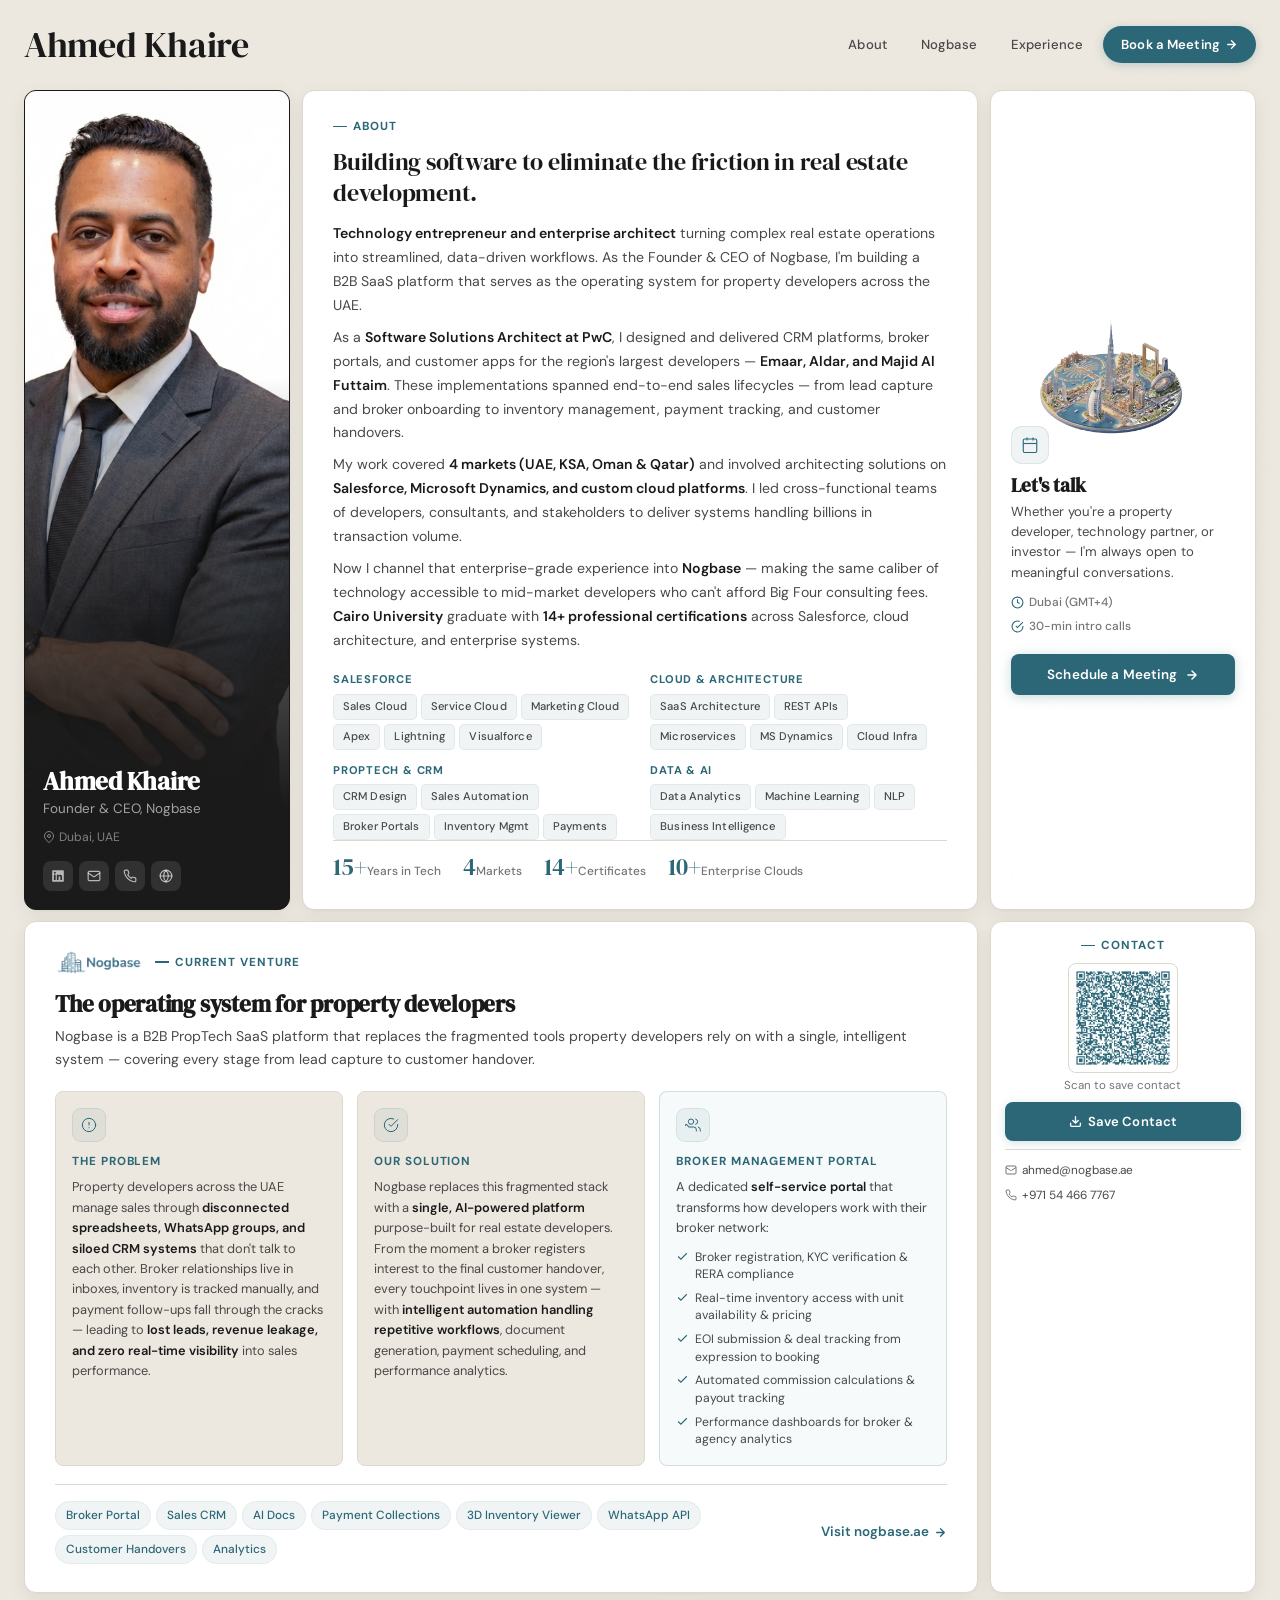
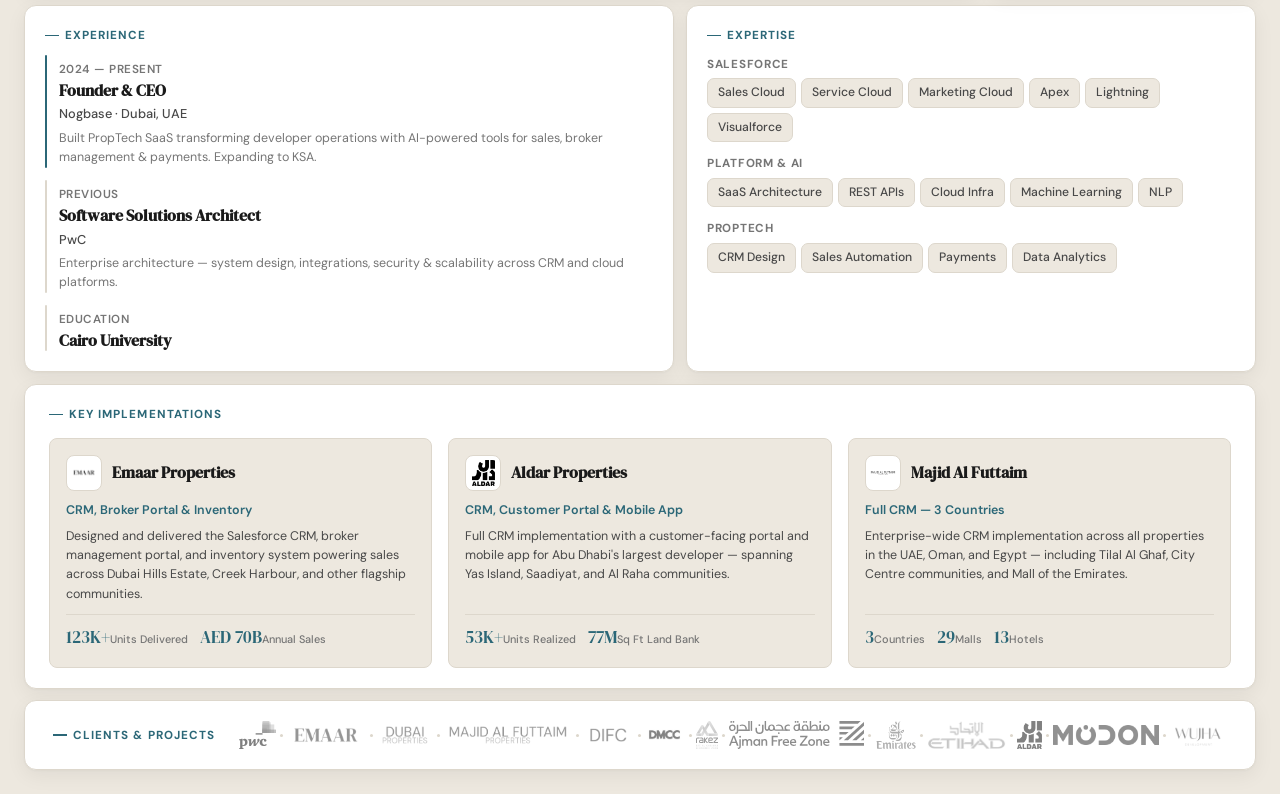
==== index.html @ 3f1242d6 "Add llms.txt for AI discoverability and expand FAQ schema with more Q&As - Added llms.txt (AI-readab" ====
<!DOCTYPE html>
<html lang="en" dir="ltr">
<head>
    <meta charset="UTF-8">
    <meta name="viewport" content="width=device-width, initial-scale=1.0">
    <title>Ahmed Khaire | Founder & CEO, Nogbase — PropTech SaaS for Real Estate Developers</title>

    <!-- SEO Meta -->
    <meta name="description" content="Ahmed Khaire is the Founder & CEO of Nogbase, a PropTech SaaS platform transforming real estate development operations in Dubai & the UAE. Former Software Solutions Architect. Schedule a meeting today.">
    <meta name="keywords" content="Ahmed Khaire, Nogbase, PropTech, SaaS, Real Estate Technology, Software Solutions Architect, Dubai, UAE, Property Developer CRM, Founder, CEO">
    <meta name="author" content="Ahmed Khaire">
    <meta name="robots" content="index, follow">
    <link rel="canonical" href="https://ahmedkhaire.com/">

    <!-- Open Graph -->
    <meta property="og:type" content="profile">
    <meta property="og:title" content="Ahmed Khaire | Founder & CEO, Nogbase">
    <meta property="og:description" content="Building the operating system for real estate development. Founder of Nogbase — PropTech SaaS serving property developers across the UAE.">
    <meta property="og:image" content="https://ahmedkhaire.com/assets/profile.jpg">
    <meta property="og:url" content="https://ahmedkhaire.com/">
    <meta property="profile:first_name" content="Ahmed">
    <meta property="profile:last_name" content="Khaire">

    <!-- Twitter Card -->
    <meta name="twitter:card" content="summary_large_image">
    <meta name="twitter:title" content="Ahmed Khaire | Founder & CEO, Nogbase">
    <meta name="twitter:description" content="Building the operating system for real estate development. PropTech SaaS founder & former Software Solutions Architect based in Dubai.">
    <meta name="twitter:image" content="https://ahmedkhaire.com/assets/profile.jpg">

    <!-- Schema.org JSON-LD: Person -->
    <script type="application/ld+json">
    {
        "@context": "https://schema.org",
        "@type": "Person",
        "name": "Ahmed Khaire",
        "jobTitle": "Founder & CEO",
        "telephone": "+971544667767",
        "email": "ahmed@nogbase.ae",
        "worksFor": {
            "@type": "Organization",
            "name": "Nogbase",
            "url": "https://nogbase.ae",
            "description": "A PropTech SaaS platform that transforms how property developers operate."
        },
        "url": "https://ahmedkhaire.com",
        "image": "https://ahmedkhaire.com/assets/profile.jpg",
        "sameAs": ["https://www.linkedin.com/in/ahmed-khaire/", "https://nogbase.ae", "https://github.com/ahmed-khaire"],
        "nationality": { "@type": "Country", "name": "UAE" },
        "address": { "@type": "PostalAddress", "addressLocality": "Dubai", "addressCountry": "AE" },
        "alumniOf": { "@type": "CollegeOrUniversity", "name": "Cairo University" },
        "knowsAbout": ["PropTech","SaaS Product Development","Software Architecture","Real Estate Technology","Enterprise Software","AI and Machine Learning","Cloud Architecture","System Integration","Sales Automation","CRM Design"],
        "description": "Ahmed Khaire is a technology leader and entrepreneur based in Dubai, UAE. As Founder & CEO of Nogbase, he builds PropTech SaaS solutions that transform how property developers operate."
    }
    </script>

    <!-- Schema.org: Organization -->
    <script type="application/ld+json">
    {
        "@context": "https://schema.org",
        "@type": "Organization",
        "name": "Nogbase",
        "url": "https://nogbase.ae",
        "founder": { "@type": "Person", "name": "Ahmed Khaire" },
        "foundingDate": "2024",
        "description": "Nogbase is a B2B PropTech SaaS platform that replaces the fragmented tools property developers rely on — spreadsheets, WhatsApp groups, and siloed CRMs — with a single, AI-powered operating system. The platform covers end-to-end developer operations including a broker management portal with self-service registration, real-time inventory access, EOI submission, automated commission tracking, and RERA-compliant documentation. It also provides sales CRM, AI document generation, payment collections, 3D inventory viewers, WhatsApp API integrations, customer handovers, and performance analytics.",
        "address": { "@type": "PostalAddress", "addressLocality": "Dubai", "addressCountry": "AE" },
        "areaServed": ["Dubai", "Abu Dhabi", "UAE", "Saudi Arabia"],
        "knowsAbout": ["PropTech", "Real Estate CRM", "Broker Management", "Sales Automation", "Payment Collections", "AI Document Generation", "Inventory Management"]
    }
    </script>

    <!-- Schema.org: FAQPage for Agent/AI Search -->
    <script type="application/ld+json">
    {
        "@context": "https://schema.org",
        "@type": "FAQPage",
        "mainEntity": [
            { "@type": "Question", "name": "Who is Ahmed Khaire?", "acceptedAnswer": { "@type": "Answer", "text": "Ahmed Khaire is the Founder and CEO of Nogbase, a PropTech SaaS platform based in Dubai, UAE. He is a former Software Solutions Architect who builds technology that transforms how property developers operate. Contact: ahmed@nogbase.ae, +971544667767." } },
            { "@type": "Question", "name": "What is Nogbase?", "acceptedAnswer": { "@type": "Answer", "text": "Nogbase is a B2B PropTech SaaS platform that solves the fragmentation problem in real estate development — where developers rely on disconnected spreadsheets, WhatsApp groups, and siloed CRMs to manage sales. Nogbase replaces this with a single AI-powered operating system covering broker management (self-service portal with registration, KYC, real-time inventory, EOI submission, and automated commission tracking), sales CRM, AI document generation, payment collections, 3D inventory viewers, WhatsApp API integrations, customer handovers, and performance analytics." } },
            { "@type": "Question", "name": "How can I contact or schedule a meeting with Ahmed Khaire?", "acceptedAnswer": { "@type": "Answer", "text": "Email ahmed@nogbase.ae, call +971544667767, book via Calendly at https://calendly.com/ahmed-nogbase/ahmed-nogbase, or connect on LinkedIn at linkedin.com/in/ahmed-khaire." } },
            { "@type": "Question", "name": "What is the Nogbase Broker Management Portal?", "acceptedAnswer": { "@type": "Answer", "text": "The Nogbase Broker Management Portal is a self-service platform where real estate brokers can register, complete KYC verification, access real-time property inventory with availability and pricing, submit Expressions of Interest (EOIs), track deals from expression to booking, view automated commission calculations and payout tracking, and monitor their performance through analytics dashboards. It replaces the manual chaos of spreadsheets and WhatsApp groups that developers typically use to manage broker relationships." } },
            { "@type": "Question", "name": "Where is Ahmed Khaire based?", "acceptedAnswer": { "@type": "Answer", "text": "Ahmed Khaire is based in Dubai, UAE. He operates Nogbase from Dubai, serving property developers across the UAE and expanding into Saudi Arabia." } },
            { "@type": "Question", "name": "What companies has Ahmed Khaire worked with?", "acceptedAnswer": { "@type": "Answer", "text": "Ahmed Khaire has worked with major real estate and enterprise clients including Emaar Properties, Aldar Properties, Majid Al Futtaim, Dubai Properties, DIFC, DMCC, RAK Free Zone, Ajman Free Zone, Emirates, Etihad Airways, Modon Properties, and Wujha Development. He served these clients as a Software Solutions Architect at PwC before founding Nogbase." } },
            { "@type": "Question", "name": "What problem does Nogbase solve?", "acceptedAnswer": { "@type": "Answer", "text": "Nogbase solves the fragmentation problem in real estate development operations. Property developers in the UAE manage sales through disconnected spreadsheets, WhatsApp groups, and siloed CRM systems, leading to lost leads, revenue leakage, delayed payment collections, and zero real-time visibility into sales performance. Nogbase replaces this with a single AI-powered platform covering broker management, sales CRM, document generation, payment collections, inventory management, and customer handovers." } }
        ]
    }
    </script>

    <!-- Speakable -->
    <script type="application/ld+json">
    { "@context": "https://schema.org", "@type": "WebPage", "name": "Ahmed Khaire - Portfolio", "speakable": { "@type": "SpeakableSpecification", "cssSelector": [".hero-card__tagline", ".about-card__lead"] }, "url": "https://ahmedkhaire.com" }
    </script>

    <!-- Fonts: DM Serif Display + DM Sans -->
    <link rel="preconnect" href="https://fonts.googleapis.com">
    <link rel="preconnect" href="https://fonts.gstatic.com" crossorigin>
    <link href="https://fonts.googleapis.com/css2?family=DM+Serif+Display&family=DM+Sans:opsz,wght@9..40,300;9..40,400;9..40,500;9..40,600;9..40,700&display=swap" rel="stylesheet">

    <link rel="icon" type="image/svg+xml" href="data:image/svg+xml,<svg xmlns='http://www.w3.org/2000/svg' viewBox='0 0 100 100'><rect rx='18' width='100' height='100' fill='%232B6777'/><text x='50' y='68' font-size='48' font-family='Georgia,serif' fill='%23F0EBE3' text-anchor='middle'>AK</text></svg>">

    <style>
        :root {
            --bg: #EDE8DF;
            --card: #FFFFFF;
            --text: #1A1A1A;
            --text-2: #484848;
            --text-3: #757575;
            --accent: #2B6777;
            --accent-light: #358999;
            --accent-sub: rgba(43,103,119,0.07);
            --border: #DDD7CC;
            --shadow: 0 1px 2px rgba(0,0,0,0.03), 0 4px 14px rgba(0,0,0,0.04);
            --shadow-up: 0 2px 8px rgba(0,0,0,0.06), 0 12px 32px rgba(0,0,0,0.10);
            --r: 12px;
            --r-sm: 8px;
            --serif: 'DM Serif Display', Georgia, serif;
            --sans: 'DM Sans', system-ui, sans-serif;
        }

        *, *::before, *::after { margin:0; padding:0; box-sizing:border-box; }
        html { -webkit-font-smoothing:antialiased; -moz-osx-font-smoothing:grayscale; }
        body { font-family:var(--sans); background:var(--bg); color:var(--text); line-height:1.6; min-height:100vh; overflow-x:hidden; }

        /* Grain overlay */
        body::after {
            content:''; position:fixed; inset:0; opacity:0.2; pointer-events:none; z-index:9999;
            background-image:url("data:image/svg+xml,%3Csvg viewBox='0 0 200 200' xmlns='http://www.w3.org/2000/svg'%3E%3Cfilter id='n'%3E%3CfeTurbulence type='fractalNoise' baseFrequency='0.85' numOctaves='4' stitchTiles='stitch'/%3E%3C/filter%3E%3Crect width='100%25' height='100%25' filter='url(%23n)' opacity='0.04'/%3E%3C/svg%3E");
        }

        ::selection { background:var(--accent); color:#fff; }
        a { color:inherit; text-decoration:none; }

        /* ======================== TOPBAR ======================== */
        .topbar {
            display:flex; align-items:center; justify-content:space-between;
            padding:16px 24px; position:relative; z-index:10;
        }
        .topbar__name { font-family:var(--serif); font-size:2.25rem; color:var(--text); letter-spacing:-0.01em; }
        .topbar__right { display:flex; align-items:center; gap:6px; }
        .topbar__link {
            font-size:0.82rem; font-weight:500; color:var(--text-2); padding:7px 14px;
            border-radius:100px; transition:all 0.2s; letter-spacing:0.01em;
        }
        .topbar__link:hover { color:var(--text); background:rgba(0,0,0,0.04); }
        .topbar__cta {
            display:inline-flex; align-items:center; gap:5px; padding:8px 18px;
            background:var(--accent); color:#fff; font-size:0.82rem; font-weight:600;
            border-radius:100px; transition:all 0.3s cubic-bezier(0.22,1,0.36,1);
            box-shadow:0 2px 10px rgba(43,103,119,0.25); letter-spacing:0.01em;
        }
        .topbar__cta:hover { background:var(--accent-light); transform:translateY(-1px); box-shadow:0 4px 16px rgba(43,103,119,0.3); color:#fff; }
        .topbar__cta svg { width:13px; height:13px; }

        .topbar__hamburger { display:none; background:none; border:none; cursor:pointer; padding:4px; }
        .topbar__hamburger span { display:block; width:20px; height:2px; background:var(--text); border-radius:1px; margin:4px 0; }

        /* ======================== BENTO GRID ======================== */
        .bento {
            display:grid;
            grid-template-columns: 1fr 1.4fr 1.1fr 1fr;
            grid-template-rows: minmax(310px, auto) auto auto auto auto;
            grid-template-areas:
                "hero  about  about  schedule"
                "nogbase nogbase nogbase contact"
                "career career skills skills"
                "projects projects projects projects"
                "clients clients clients clients";
            gap:12px;
            padding:0 24px 24px;
        }

        /* ======================== CARD BASE ======================== */
        .card {
            background:var(--card); border-radius:var(--r); border:1px solid var(--border);
            overflow:hidden; position:relative;
            box-shadow:0 1px 3px rgba(0,0,0,0.04), 0 6px 20px rgba(0,0,0,0.06);
            transition:all 0.35s cubic-bezier(0.22,1,0.36,1);
            animation:cardIn 0.5s cubic-bezier(0.22,1,0.36,1) forwards;
        }
        .card:hover { box-shadow:var(--shadow-up); transform:translateY(-3px); }

        @keyframes cardIn { 0% { opacity:0; transform:translateY(14px) scale(0.98); } 100% { opacity:1; transform:translateY(0) scale(1); } }

        .hero-card    { animation-delay:0.04s; }
        .about-card   { animation-delay:0.10s; }
        .schedule-card{ animation-delay:0.16s; }
        .nogbase-card { animation-delay:0.22s; }
        .career-card  { animation-delay:0.28s; }
        .skills-card  { animation-delay:0.34s; }
        .contact-card { animation-delay:0.40s; }

        .card__label {
            font-size:0.73rem; font-weight:700; letter-spacing:0.09em; text-transform:uppercase;
            color:var(--accent); margin-bottom:10px; display:flex; align-items:center; gap:6px;
        }
        .card__label::before { content:''; width:14px; height:1.5px; background:var(--accent); }

        /* ======================== HERO CARD ======================== */
        .hero-card {
            grid-area:hero; display:flex; flex-direction:column;
            background:var(--text); border-color:var(--text); color:#fff; padding:0;
        }
        .hero-card:hover { transform:translateY(-3px); }
        .hero-card__photo { flex:1; position:relative; overflow:hidden; min-height:0; }
        .hero-card__photo img {
            width:100%; height:100%; object-fit:cover;
            object-position:center 10%; display:block;
        }
        .hero-card__photo::after {
            content:''; position:absolute; bottom:0; left:0; right:0; height:60%;
            background:linear-gradient(to top, var(--text) 0%, rgba(26,26,26,0.75) 40%, transparent 100%);
        }
        .hero-card__info { position:relative; padding:16px 18px 18px; z-index:2; margin-top:-56px; }
        .hero-card__name { font-family:var(--serif); font-size:1.55rem; line-height:1.1; margin-bottom:3px; letter-spacing:-0.01em; }
        .hero-card__tagline { font-size:0.84rem; color:rgba(255,255,255,0.6); font-weight:400; }
        .hero-card__location { display:inline-flex; align-items:center; gap:4px; font-size:0.76rem; color:rgba(255,255,255,0.45); margin-top:8px; font-weight:400; }
        .hero-card__location svg { width:12px; height:12px; }
        .hero-card__links { display:flex; gap:6px; margin-top:10px; }
        .hero-card__link {
            display:flex; align-items:center; justify-content:center;
            width:30px; height:30px; border-radius:8px; background:rgba(255,255,255,0.1);
            color:rgba(255,255,255,0.65); transition:all 0.2s;
        }
        .hero-card__link:hover { background:rgba(255,255,255,0.2); color:#fff; }
        .hero-card__link svg { width:14px; height:14px; }

        /* ======================== ABOUT CARD ======================== */
        .about-card { grid-area:about; padding:26px 30px; display:flex; flex-direction:column; }
        .about-card__lead {
            font-family:var(--serif); font-size:1.5rem;
            line-height:1.3; color:var(--text); margin-bottom:14px; letter-spacing:-0.01em;
        }
        .about-card__text { font-size:0.88rem; color:var(--text-2); font-weight:400; line-height:1.7; }
        .about-card__text strong { color:var(--text); font-weight:600; }
        .about-card__skills {
            margin-top:18px; display:grid; grid-template-columns:1fr 1fr; gap:12px 20px;
        }
        .about-skill-group__title {
            font-size:0.7rem; font-weight:700; text-transform:uppercase; letter-spacing:0.07em;
            color:var(--accent); margin-bottom:5px;
        }
        .about-skill-group__tags { display:flex; flex-wrap:wrap; gap:4px; }
        .about-skill-tag {
            font-size:0.7rem; font-weight:500; color:var(--text-2);
            background:var(--accent-sub); border:1px solid rgba(43,103,119,0.08);
            padding:3px 9px; border-radius:5px; letter-spacing:0.01em;
        }
        .about-card__highlights {
            display:flex; gap:22px; margin-top:auto; padding-top:14px;
            border-top:1px solid var(--border);
        }
        .highlight__value { font-family:var(--serif); font-size:1.5rem; color:var(--accent); line-height:1; }
        .highlight__label { font-size:0.74rem; color:var(--text-3); font-weight:500; margin-top:2px; }

        /* ======================== SCHEDULE CARD ======================== */
        .schedule-card {
            grid-area:schedule; padding:20px; display:flex; flex-direction:column;
            position:relative; justify-content:center;
        }
        .schedule-card__bg {
            position:absolute; top:12px; right:12px;
            /* width:45%; max-width:130px; opacity:0.09; */
            pointer-events:none; z-index:0;
        }
        .schedule-card > * { position:relative; z-index:1; }
        .schedule-card__icon {
            width:38px; height:38px; background:var(--accent-sub); border:1px solid rgba(43,103,119,0.1);
            border-radius:11px; display:flex; align-items:center; justify-content:center;
            margin-bottom:10px; color:var(--accent);
        }
        .schedule-card__icon svg { width:18px; height:18px; }
        .schedule-card__title { font-family:var(--serif); font-size:1.2rem; line-height:1.15; margin-bottom:5px; }
        .schedule-card__desc { font-size:0.82rem; color:var(--text-2); line-height:1.55; }
        .schedule-card__availability {
            display:flex; flex-direction:column; gap:5px; margin-top:10px; margin-bottom:4px;
        }
        .schedule-card__avail-item {
            display:inline-flex; align-items:center; gap:5px;
            font-size:0.74rem; color:var(--text-3); font-weight:500;
        }
        .schedule-card__avail-item svg { color:var(--accent); flex-shrink:0; }
        .schedule-card__btn {
            display:flex; align-items:center; justify-content:center; gap:7px;
            padding:10px 18px; background:var(--accent); color:#fff; font-family:var(--sans);
            font-weight:600; font-size:0.84rem; border-radius:var(--r-sm); border:none;
            cursor:pointer; transition:all 0.3s cubic-bezier(0.22,1,0.36,1);
            box-shadow:0 2px 12px rgba(43,103,119,0.25); margin-top:14px; width:100%;
            letter-spacing:0.01em;
        }
        .schedule-card__btn:hover { background:var(--accent-light); transform:translateY(-2px); box-shadow:0 6px 20px rgba(43,103,119,0.3); color:#fff; }
        .schedule-card__btn svg { width:14px; height:14px; }

        /* ======================== NOGBASE CARD ======================== */
        .nogbase-card {
            grid-area:nogbase; padding:28px 30px; display:flex; flex-direction:column;
        }
        .nogbase-card__header { display:flex; align-items:center; gap:12px; margin-bottom:16px; }
        .nogbase-card__logo { height:24px; width:auto; object-fit:contain; }
        .nogbase-card__title { font-family:var(--serif); font-size:1.45rem; line-height:1.25; margin-bottom:6px; letter-spacing:-0.01em; }
        .nogbase-card__subtitle { font-size:0.88rem; color:var(--text-2); line-height:1.65; margin-bottom:20px; }
        .nogbase-card__grid { display:grid; grid-template-columns:1fr 1fr 1fr; gap:14px; margin-bottom:18px; }
        .nogbase-card__section {
            padding:16px; border-radius:var(--r-sm); border:1px solid var(--border);
            background:var(--bg); display:flex; flex-direction:column;
        }
        .nogbase-card__section-icon {
            width:34px; height:34px; background:var(--accent-sub); border:1px solid rgba(43,103,119,0.1);
            border-radius:9px; display:flex; align-items:center; justify-content:center;
            margin-bottom:10px; color:var(--accent);
        }
        .nogbase-card__section-icon svg { width:16px; height:16px; }
        .nogbase-card__section-title {
            font-size:0.73rem; font-weight:700; letter-spacing:0.08em; text-transform:uppercase;
            color:var(--accent); margin-bottom:6px;
        }
        .nogbase-card__section-text { font-size:0.8rem; color:var(--text-2); line-height:1.6; }
        .nogbase-card__section-text strong { color:var(--text); font-weight:600; }
        .nogbase-card__section--broker {
            border-color:rgba(43,103,119,0.18); background:rgba(43,103,119,0.035);
        }
        .nogbase-card__broker-features { display:flex; flex-direction:column; gap:6px; margin-top:10px; }
        .nogbase-card__broker-feature {
            display:flex; align-items:flex-start; gap:6px; font-size:0.76rem; color:var(--text-2); line-height:1.45;
        }
        .nogbase-card__broker-feature svg { width:13px; height:13px; color:var(--accent); flex-shrink:0; margin-top:1px; }
        .nogbase-card__bottom {
            display:flex; align-items:center; justify-content:space-between;
            margin-top:auto; padding-top:16px; border-top:1px solid var(--border);
        }
        .nogbase-card__features { display:flex; flex-wrap:wrap; gap:5px; }
        .nogbase-card__feature {
            padding:4px 10px; background:var(--accent-sub); border:1px solid rgba(43,103,119,0.06);
            border-radius:100px; font-size:0.74rem; font-weight:500; color:var(--accent);
        }
        .nogbase-card__link {
            display:inline-flex; align-items:center; gap:5px; font-size:0.84rem; font-weight:600;
            color:var(--accent); transition:gap 0.2s; white-space:nowrap;
        }
        .nogbase-card__link:hover { gap:8px; }
        .nogbase-card__link svg { width:13px; height:13px; }

        /* ======================== CAREER CARD ======================== */
        .career-card { grid-area:career; padding:20px; display:flex; flex-direction:column; }
        .career-card__items { flex:1; display:flex; flex-direction:column; gap:12px; }
        .career-item { position:relative; padding-left:14px; }
        .career-item::before { content:''; position:absolute; left:0; top:0; bottom:0; width:2px; background:var(--border); border-radius:2px; }
        .career-item--active::before { background:var(--accent); }
        .career-item__date { font-size:0.73rem; font-weight:600; color:var(--text-3); letter-spacing:0.04em; text-transform:uppercase; }
        .career-item__role { font-family:var(--serif); font-size:1rem; line-height:1.2; margin-top:1px; }
        .career-item__company { font-size:0.8rem; color:var(--text-2); font-weight:500; }
        .career-item__desc { font-size:0.78rem; color:var(--text-3); line-height:1.55; margin-top:3px; }

        /* ======================== SKILLS CARD ======================== */
        .skills-card { grid-area:skills; padding:20px; display:flex; flex-direction:column; }
        .skills-card__groups { flex:1; display:flex; flex-direction:column; gap:12px; }
        .skill-group__title { font-size:0.73rem; font-weight:700; color:var(--text-3); letter-spacing:0.06em; text-transform:uppercase; margin-bottom:5px; }
        .skill-group__tags { display:flex; flex-wrap:wrap; gap:5px; }
        .skill-tag {
            padding:4px 10px; background:var(--bg); border:1px solid var(--border);
            border-radius:7px; font-size:0.76rem; font-weight:500; color:var(--text-2);
            transition:all 0.2s;
        }
        .skill-tag:hover { border-color:var(--accent); color:var(--accent); background:var(--accent-sub); }

        /* ======================== CONTACT CARD (QR + vCard) ======================== */
        .contact-card {
            grid-area:contact; padding:14px; display:flex; flex-direction:column;
            align-items:center; text-align:center;
        }
        .contact-card .card__label { justify-content:center; margin-bottom:8px; }

        .contact-card__qr {
            width:100%; max-width:110px; aspect-ratio:1; border-radius:var(--r-sm);
            border:1px solid var(--border); overflow:hidden; margin-bottom:6px;
            background:#fff; padding:5px;
        }
        .contact-card__qr img { width:100%; height:100%; object-fit:contain; }

        .contact-card__hint { font-size:0.72rem; color:var(--text-3); margin-bottom:8px; line-height:1.3; }

        .contact-card__save {
            display:flex; align-items:center; justify-content:center; gap:6px;
            width:100%; padding:9px 16px; background:var(--accent); color:#fff;
            font-family:var(--sans); font-weight:600; font-size:0.82rem;
            border-radius:var(--r-sm); border:none; cursor:pointer;
            transition:all 0.3s cubic-bezier(0.22,1,0.36,1);
            box-shadow:0 2px 10px rgba(43,103,119,0.2); letter-spacing:0.01em;
        }
        .contact-card__save:hover { background:var(--accent-light); transform:translateY(-1px); box-shadow:0 4px 16px rgba(43,103,119,0.3); }
        .contact-card__save svg { width:13px; height:13px; }

        .contact-card__details {
            margin-top:8px; padding-top:8px; width:100%;
            border-top:1px solid var(--border);
        }
        .contact-card__detail {
            display:flex; align-items:center; gap:5px; font-size:0.74rem; color:var(--text-2);
            padding:3px 0; transition:color 0.2s;
        }
        .contact-card__detail:hover { color:var(--accent); }
        .contact-card__detail svg { width:12px; height:12px; flex-shrink:0; color:var(--text-3); }

        /* ======================== PROJECTS CARD ======================== */
        .projects-card {
            grid-area:projects; padding:20px 24px;
            display:flex; flex-direction:column;
        }
        .projects-card .card__label { margin-bottom:14px; }
        .projects-card__grid {
            display:grid; grid-template-columns:repeat(3, 1fr); gap:16px; flex:1;
        }
        .project {
            padding:16px; border-radius:var(--r-sm);
            border:1px solid var(--border); background:var(--bg);
            display:flex; flex-direction:column; transition:all 0.25s ease;
        }
        .project:hover { border-color:var(--accent); background:var(--accent-sub); }
        .project__header { display:flex; align-items:center; gap:10px; margin-bottom:10px; }
        .project__logo {
            width:36px; height:36px; border-radius:8px; object-fit:contain;
            background:#fff; border:1px solid var(--border); padding:4px;
        }
        .project__client { font-family:var(--serif); font-size:1rem; line-height:1.15; }
        .project__scope { font-size:0.78rem; color:var(--accent); font-weight:600; margin-bottom:6px; }
        .project__desc { font-size:0.78rem; color:var(--text-2); line-height:1.55; flex:1; }
        .project__stats { display:flex; gap:12px; margin-top:10px; padding-top:10px; border-top:1px solid var(--border); }
        .project__stat-value { font-family:var(--serif); font-size:1.05rem; color:var(--accent); line-height:1; }
        .project__stat-label { font-size:0.68rem; color:var(--text-3); font-weight:500; margin-top:1px; }

        /* ======================== CLIENTS CARD ======================== */
        .clients-card {
            grid-area:clients; padding:20px 28px;
            display:flex; align-items:center; gap:24px;
        }
        .clients-card .card__label {
            margin-bottom:0; white-space:nowrap; font-size:0.73rem;
        }
        .clients-card__logos {
            display:flex; align-items:center; justify-content:space-evenly;
            flex:1; gap:0;
        }
        .clients-card__item {
            height:28px;
            filter:grayscale(100%) opacity(0.5);
            transition:filter 0.3s ease;
        }
        .clients-card__item:hover { filter:grayscale(0%) opacity(0.85); }
        .clients-card__sep {
            width:3px; height:3px; border-radius:50%;
            background:var(--border); flex-shrink:0; margin:0 4px;
        }

        /* ======================== RESPONSIVE ======================== */
        @media (max-width:1100px) {
            .bento {
                grid-template-columns:1fr 1fr 1fr;
                grid-template-rows:auto;
                grid-template-areas:
                    "hero about about"
                    "nogbase nogbase nogbase"
                    "schedule career career"
                    "contact skills skills"
                    "projects projects projects"
                    "clients clients clients";
                height:auto; min-height:auto; padding-bottom:24px;
            }
            .hero-card__photo { min-height:180px; }
        }

        @media (max-width:768px) {
            .topbar { padding:14px 16px; }
            .topbar__link { display:none; }
            .topbar__hamburger { display:block; }

            .bento {
                grid-template-columns:1fr;
                grid-template-rows: auto;
                grid-template-areas:
                    "hero" "about" "nogbase" "schedule" "projects"
                    "contact" "career" "skills" "clients";
                gap:10px; padding:0 16px 16px;
            }
            .projects-card__grid { grid-template-columns:1fr; }
            .nogbase-card__grid { grid-template-columns:1fr; }
            .nogbase-card__bottom { flex-direction:column; gap:12px; align-items:flex-start; }
            .nogbase-card { padding:20px; }
            .nogbase-card__title { font-size:1.25rem; }
            .hero-card__photo { min-height:240px; }
            .about-card { padding:20px; }
            .about-card__lead { font-size:1.3rem; }
            .about-card__highlights { flex-wrap:wrap; gap:12px; }

            .contact-card { flex-direction:column; }
            .clients-card { flex-direction:column; align-items:flex-start; gap:10px; padding:16px; }
            .clients-card__logos { flex-wrap:wrap; justify-content:flex-start; gap:6px 12px; }
            .clients-card__sep { display:none; }
            .contact-card__qr { max-width:120px; }
        }

        /* ======================== MOBILE MENU ======================== */
        .mobile-menu {
            display:none; position:fixed; inset:0; background:rgba(237,232,223,0.97);
            backdrop-filter:blur(20px); z-index:100; flex-direction:column;
            align-items:center; justify-content:center; gap:22px;
            opacity:0; pointer-events:none; transition:opacity 0.3s;
        }
        .mobile-menu--open { opacity:1; pointer-events:all; }
        .mobile-menu a { font-family:var(--serif); font-size:1.4rem; color:var(--text); }
        .mobile-menu__close { position:absolute; top:16px; right:16px; background:none; border:none; font-size:1.5rem; cursor:pointer; color:var(--text); }
        @media (max-width:768px) { .mobile-menu { display:flex; } }

        /* ======================== A11Y ======================== */
        .sr-only { position:absolute; width:1px; height:1px; padding:0; margin:-1px; overflow:hidden; clip:rect(0,0,0,0); white-space:nowrap; border:0; }
        @media (prefers-reduced-motion:reduce) { .card { animation:none; } *, *::before, *::after { transition-duration:0.01ms!important; } }
    </style>
</head>
<body>

    <header class="topbar" role="banner">
        <a href="#" class="topbar__name">Ahmed Khaire</a>
        <div class="topbar__right">
            <a href="#about" class="topbar__link">About</a>
            <a href="#nogbase" class="topbar__link">Nogbase</a>
            <a href="#career" class="topbar__link">Experience</a>
            <a href="https://calendly.com/ahmed-nogbase/ahmed-nogbase" target="_blank" rel="noopener" class="topbar__cta">
                Book a Meeting
                <svg viewBox="0 0 24 24" fill="none" stroke="currentColor" stroke-width="2.5" stroke-linecap="round" stroke-linejoin="round"><path d="M5 12h14M12 5l7 7-7 7"/></svg>
            </a>
            <button class="topbar__hamburger" aria-label="Menu" onclick="document.getElementById('mm').classList.add('mobile-menu--open');document.body.style.overflow='hidden'">
                <span></span><span></span><span></span>
            </button>
        </div>
    </header>

    <div class="mobile-menu" id="mm" role="dialog">
        <button class="mobile-menu__close" onclick="document.getElementById('mm').classList.remove('mobile-menu--open');document.body.style.overflow=''" aria-label="Close">&times;</button>
        <a href="#about" onclick="document.getElementById('mm').classList.remove('mobile-menu--open');document.body.style.overflow=''">About</a>
        <a href="#nogbase" onclick="document.getElementById('mm').classList.remove('mobile-menu--open');document.body.style.overflow=''">Nogbase</a>
        <a href="#career" onclick="document.getElementById('mm').classList.remove('mobile-menu--open');document.body.style.overflow=''">Experience</a>
        <a href="https://calendly.com/ahmed-nogbase/ahmed-nogbase" target="_blank" rel="noopener" class="topbar__cta" style="font-family:var(--sans)">Book a Meeting</a>
    </div>

    <main class="bento" role="main">

        <!-- HERO -->
        <article class="card hero-card" id="hero">
            <div class="hero-card__photo">
                <img src="assets/profile.jpg" alt="Ahmed Khaire — Founder & CEO of Nogbase, Dubai UAE" loading="eager">
            </div>
            <div class="hero-card__info">
                <h1 class="hero-card__name">Ahmed Khaire</h1>
                <p class="hero-card__tagline">Founder & CEO, Nogbase</p>
                <div class="hero-card__location">
                    <svg viewBox="0 0 24 24" fill="none" stroke="currentColor" stroke-width="2"><path d="M21 10c0 7-9 13-9 13s-9-6-9-13a9 9 0 0118 0z"/><circle cx="12" cy="10" r="3"/></svg>
                    Dubai, UAE
                </div>
                <div class="hero-card__links">
                    <a href="https://www.linkedin.com/in/ahmed-khaire/" target="_blank" rel="noopener" class="hero-card__link" aria-label="LinkedIn">
                        <svg viewBox="0 0 24 24" fill="currentColor"><path d="M20.5 2h-17A1.5 1.5 0 002 3.5v17A1.5 1.5 0 003.5 22h17a1.5 1.5 0 001.5-1.5v-17A1.5 1.5 0 0020.5 2zM8 19H5v-9h3zM6.5 8.25A1.75 1.75 0 118.3 6.5a1.78 1.78 0 01-1.8 1.75zM19 19h-3v-4.74c0-1.42-.6-1.93-1.38-1.93A1.74 1.74 0 0013 14.19V19h-3v-9h2.9v1.3a3.11 3.11 0 012.7-1.4c1.55 0 3.36.86 3.36 3.66z"/></svg>
                    </a>
                    <a href="mailto:ahmed@nogbase.ae" class="hero-card__link" aria-label="Email">
                        <svg viewBox="0 0 24 24" fill="none" stroke="currentColor" stroke-width="2" stroke-linecap="round" stroke-linejoin="round"><rect x="2" y="4" width="20" height="16" rx="2"/><path d="M22 7l-8.97 5.7a1.94 1.94 0 01-2.06 0L2 7"/></svg>
                    </a>
                    <a href="tel:+971544667767" class="hero-card__link" aria-label="Phone">
                        <svg viewBox="0 0 24 24" fill="none" stroke="currentColor" stroke-width="2" stroke-linecap="round" stroke-linejoin="round"><path d="M22 16.92v3a2 2 0 01-2.18 2 19.79 19.79 0 01-8.63-3.07 19.5 19.5 0 01-6-6 19.79 19.79 0 01-3.07-8.67A2 2 0 014.11 2h3a2 2 0 012 1.72c.127.96.361 1.903.7 2.81a2 2 0 01-.45 2.11L8.09 9.91a16 16 0 006 6l1.27-1.27a2 2 0 012.11-.45c.907.339 1.85.573 2.81.7A2 2 0 0122 16.92z"/></svg>
                    </a>
                    <a href="https://nogbase.ae" target="_blank" rel="noopener" class="hero-card__link" aria-label="Nogbase">
                        <svg viewBox="0 0 24 24" fill="none" stroke="currentColor" stroke-width="2" stroke-linecap="round" stroke-linejoin="round"><circle cx="12" cy="12" r="10"/><line x1="2" y1="12" x2="22" y2="12"/><path d="M12 2a15.3 15.3 0 014 10 15.3 15.3 0 01-4 10 15.3 15.3 0 01-4-10 15.3 15.3 0 014-10z"/></svg>
                    </a>
                </div>
            </div>
        </article>

        <!-- ABOUT -->
        <article class="card about-card" id="about">
            <span class="card__label">About</span>
            <p class="about-card__lead">Building software to eliminate the friction in real estate development.</p>
            <div class="about-card__text">
                <p><strong>Technology entrepreneur and enterprise architect</strong> turning complex real estate operations into streamlined, data-driven workflows. As the Founder & CEO of Nogbase, I'm building a B2B SaaS platform that serves as the operating system for property developers across the UAE.</p>
                <p style="margin-top:8px">As a <strong>Software Solutions Architect at PwC</strong>, I designed and delivered CRM platforms, broker portals, and customer apps for the region's largest developers — <strong>Emaar, Aldar, and Majid Al Futtaim</strong>. These implementations spanned end-to-end sales lifecycles — from lead capture and broker onboarding to inventory management, payment tracking, and customer handovers.</p>
                <p style="margin-top:8px">My work covered <strong>4 markets (UAE, KSA, Oman & Qatar)</strong> and involved architecting solutions on <strong>Salesforce, Microsoft Dynamics, and custom cloud platforms</strong>. I led cross-functional teams of developers, consultants, and stakeholders to deliver systems handling billions in transaction volume.</p>
                <p style="margin-top:8px">Now I channel that enterprise-grade experience into <strong>Nogbase</strong> — making the same caliber of technology accessible to mid-market developers who can't afford Big Four consulting fees. <strong>Cairo University</strong> graduate with <strong>14+ professional certifications</strong> across Salesforce, cloud architecture, and enterprise systems.</p>
            </div>
            <div class="about-card__skills">
                <div>
                    <h4 class="about-skill-group__title">Salesforce</h4>
                    <div class="about-skill-group__tags">
                        <span class="about-skill-tag">Sales Cloud</span>
                        <span class="about-skill-tag">Service Cloud</span>
                        <span class="about-skill-tag">Marketing Cloud</span>
                        <span class="about-skill-tag">Apex</span>
                        <span class="about-skill-tag">Lightning</span>
                        <span class="about-skill-tag">Visualforce</span>
                    </div>
                </div>
                <div>
                    <h4 class="about-skill-group__title">Cloud & Architecture</h4>
                    <div class="about-skill-group__tags">
                        <span class="about-skill-tag">SaaS Architecture</span>
                        <span class="about-skill-tag">REST APIs</span>
                        <span class="about-skill-tag">Microservices</span>
                        <span class="about-skill-tag">MS Dynamics</span>
                        <span class="about-skill-tag">Cloud Infra</span>
                    </div>
                </div>
                <div>
                    <h4 class="about-skill-group__title">PropTech & CRM</h4>
                    <div class="about-skill-group__tags">
                        <span class="about-skill-tag">CRM Design</span>
                        <span class="about-skill-tag">Sales Automation</span>
                        <span class="about-skill-tag">Broker Portals</span>
                        <span class="about-skill-tag">Inventory Mgmt</span>
                        <span class="about-skill-tag">Payments</span>
                    </div>
                </div>
                <div>
                    <h4 class="about-skill-group__title">Data & AI</h4>
                    <div class="about-skill-group__tags">
                        <span class="about-skill-tag">Data Analytics</span>
                        <span class="about-skill-tag">Machine Learning</span>
                        <span class="about-skill-tag">NLP</span>
                        <span class="about-skill-tag">Business Intelligence</span>
                    </div>
                </div>
            </div>
            <div class="about-card__highlights">
                <div class="highlight"><span class="highlight__value">15+</span><span class="highlight__label">Years in Tech</span></div>
                <div class="highlight"><span class="highlight__value">4</span><span class="highlight__label">Markets</span></div>
                <div class="highlight"><span class="highlight__value">14+</span><span class="highlight__label">Certificates</span></div>
                <div class="highlight"><span class="highlight__value">10+</span><span class="highlight__label">Enterprise Clouds</span></div>
            </div>
        </article>

        <!-- SCHEDULE -->
        <article class="card schedule-card">
            <img src="assets/dubai-transparent.png" alt="" class="schedule-card__bg" aria-hidden="true">
            <div class="schedule-card__icon">
                <svg viewBox="0 0 24 24" fill="none" stroke="currentColor" stroke-width="1.5"><rect x="3" y="4" width="18" height="18" rx="2"/><line x1="16" y1="2" x2="16" y2="6"/><line x1="8" y1="2" x2="8" y2="6"/><line x1="3" y1="10" x2="21" y2="10"/><path d="M8 14h.01M12 14h.01M16 14h.01M8 18h.01M12 18h.01"/></svg>
            </div>
            <h2 class="schedule-card__title">Let's talk</h2>
            <p class="schedule-card__desc">Whether you're a property developer, technology partner, or investor — I'm always open to meaningful conversations.</p>
            <div class="schedule-card__availability">
                <span class="schedule-card__avail-item">
                    <svg viewBox="0 0 24 24" fill="none" stroke="currentColor" stroke-width="2" width="13" height="13"><circle cx="12" cy="12" r="10"/><path d="M12 6v6l4 2"/></svg>
                    Dubai (GMT+4)
                </span>
                <span class="schedule-card__avail-item">
                    <svg viewBox="0 0 24 24" fill="none" stroke="currentColor" stroke-width="2" width="13" height="13"><path d="M22 11.08V12a10 10 0 11-5.93-9.14"/><polyline points="22 4 12 14.01 9 11.01"/></svg>
                    30-min intro calls
                </span>
            </div>
            <a href="https://calendly.com/ahmed-nogbase/ahmed-nogbase" target="_blank" rel="noopener" class="schedule-card__btn">
                Schedule a Meeting
                <svg viewBox="0 0 24 24" fill="none" stroke="currentColor" stroke-width="2.5" stroke-linecap="round" stroke-linejoin="round"><path d="M5 12h14M12 5l7 7-7 7"/></svg>
            </a>
        </article>

        <!-- NOGBASE -->
        <article class="card nogbase-card" id="nogbase">
            <div class="nogbase-card__header">
                <img src="assets/nogbase-logo.png" alt="Nogbase" class="nogbase-card__logo">
                <span class="card__label" style="margin-bottom:0;">Current Venture</span>
            </div>
            <h2 class="nogbase-card__title">The operating system for property developers</h2>
            <p class="nogbase-card__subtitle">Nogbase is a B2B PropTech SaaS platform that replaces the fragmented tools property developers rely on with a single, intelligent system — covering every stage from lead capture to customer handover.</p>

            <div class="nogbase-card__grid">
                <!-- The Problem -->
                <div class="nogbase-card__section">
                    <div class="nogbase-card__section-icon">
                        <svg viewBox="0 0 24 24" fill="none" stroke="currentColor" stroke-width="1.5" stroke-linecap="round" stroke-linejoin="round"><circle cx="12" cy="12" r="10"/><line x1="12" y1="8" x2="12" y2="12"/><line x1="12" y1="16" x2="12.01" y2="16"/></svg>
                    </div>
                    <h3 class="nogbase-card__section-title">The Problem</h3>
                    <p class="nogbase-card__section-text">Property developers across the UAE manage sales through <strong>disconnected spreadsheets, WhatsApp groups, and siloed CRM systems</strong> that don't talk to each other. Broker relationships live in inboxes, inventory is tracked manually, and payment follow-ups fall through the cracks — leading to <strong>lost leads, revenue leakage, and zero real-time visibility</strong> into sales performance.</p>
                </div>

                <!-- Our Solution -->
                <div class="nogbase-card__section">
                    <div class="nogbase-card__section-icon">
                        <svg viewBox="0 0 24 24" fill="none" stroke="currentColor" stroke-width="1.5" stroke-linecap="round" stroke-linejoin="round"><path d="M22 11.08V12a10 10 0 11-5.93-9.14"/><polyline points="22 4 12 14.01 9 11.01"/></svg>
                    </div>
                    <h3 class="nogbase-card__section-title">Our Solution</h3>
                    <p class="nogbase-card__section-text">Nogbase replaces this fragmented stack with a <strong>single, AI-powered platform</strong> purpose-built for real estate developers. From the moment a broker registers interest to the final customer handover, every touchpoint lives in one system — with <strong>intelligent automation handling repetitive workflows</strong>, document generation, payment scheduling, and performance analytics.</p>
                </div>

                <!-- Broker Management Portal -->
                <div class="nogbase-card__section nogbase-card__section--broker">
                    <div class="nogbase-card__section-icon">
                        <svg viewBox="0 0 24 24" fill="none" stroke="currentColor" stroke-width="1.5" stroke-linecap="round" stroke-linejoin="round"><path d="M17 21v-2a4 4 0 00-4-4H5a4 4 0 00-4-4v2"/><circle cx="9" cy="7" r="4"/><path d="M23 21v-2a4 4 0 00-3-3.87"/><path d="M16 3.13a4 4 0 010 7.75"/></svg>
                    </div>
                    <h3 class="nogbase-card__section-title">Broker Management Portal</h3>
                    <p class="nogbase-card__section-text">A dedicated <strong>self-service portal</strong> that transforms how developers work with their broker network:</p>
                    <div class="nogbase-card__broker-features">
                        <span class="nogbase-card__broker-feature">
                            <svg viewBox="0 0 24 24" fill="none" stroke="currentColor" stroke-width="2"><polyline points="20 6 9 17 4 12"/></svg>
                            Broker registration, KYC verification & RERA compliance
                        </span>
                        <span class="nogbase-card__broker-feature">
                            <svg viewBox="0 0 24 24" fill="none" stroke="currentColor" stroke-width="2"><polyline points="20 6 9 17 4 12"/></svg>
                            Real-time inventory access with unit availability & pricing
                        </span>
                        <span class="nogbase-card__broker-feature">
                            <svg viewBox="0 0 24 24" fill="none" stroke="currentColor" stroke-width="2"><polyline points="20 6 9 17 4 12"/></svg>
                            EOI submission & deal tracking from expression to booking
                        </span>
                        <span class="nogbase-card__broker-feature">
                            <svg viewBox="0 0 24 24" fill="none" stroke="currentColor" stroke-width="2"><polyline points="20 6 9 17 4 12"/></svg>
                            Automated commission calculations & payout tracking
                        </span>
                        <span class="nogbase-card__broker-feature">
                            <svg viewBox="0 0 24 24" fill="none" stroke="currentColor" stroke-width="2"><polyline points="20 6 9 17 4 12"/></svg>
                            Performance dashboards for broker & agency analytics
                        </span>
                    </div>
                </div>
            </div>

            <div class="nogbase-card__bottom">
                <div class="nogbase-card__features">
                    <span class="nogbase-card__feature">Broker Portal</span>
                    <span class="nogbase-card__feature">Sales CRM</span>
                    <span class="nogbase-card__feature">AI Docs</span>
                    <span class="nogbase-card__feature">Payment Collections</span>
                    <span class="nogbase-card__feature">3D Inventory Viewer</span>
                    <span class="nogbase-card__feature">WhatsApp API</span>
                    <span class="nogbase-card__feature">Customer Handovers</span>
                    <span class="nogbase-card__feature">Analytics</span>
                </div>
                <a href="https://nogbase.ae" target="_blank" rel="noopener" class="nogbase-card__link">
                    Visit nogbase.ae
                    <svg viewBox="0 0 24 24" fill="none" stroke="currentColor" stroke-width="2.5" stroke-linecap="round" stroke-linejoin="round"><path d="M5 12h14M12 5l7 7-7 7"/></svg>
                </a>
            </div>
        </article>

        <!-- CAREER -->
        <article class="card career-card" id="career">
            <span class="card__label">Experience</span>
            <div class="career-card__items">
                <div class="career-item career-item--active">
                    <span class="career-item__date">2024 — Present</span>
                    <h3 class="career-item__role">Founder & CEO</h3>
                    <span class="career-item__company">Nogbase · Dubai, UAE</span>
                    <p class="career-item__desc">Built PropTech SaaS transforming developer operations with AI-powered tools for sales, broker management & payments. Expanding to KSA.</p>
                </div>
                <div class="career-item">
                    <span class="career-item__date">Previous</span>
                    <h3 class="career-item__role">Software Solutions Architect</h3>
                    <span class="career-item__company">PwC</span>
                    <p class="career-item__desc">Enterprise architecture — system design, integrations, security & scalability across CRM and cloud platforms.</p>
                </div>
                <div class="career-item">
                    <span class="career-item__date">Education</span>
                    <h3 class="career-item__role">Cairo University</h3>
                </div>
            </div>
        </article>

        <!-- SKILLS -->
        <article class="card skills-card" id="skills">
            <span class="card__label">Expertise</span>
            <div class="skills-card__groups">
                <div class="skill-group">
                    <h3 class="skill-group__title">Salesforce</h3>
                    <div class="skill-group__tags">
                        <span class="skill-tag">Sales Cloud</span>
                        <span class="skill-tag">Service Cloud</span>
                        <span class="skill-tag">Marketing Cloud</span>
                        <span class="skill-tag">Apex</span>
                        <span class="skill-tag">Lightning</span>
                        <span class="skill-tag">Visualforce</span>
                    </div>
                </div>
                <div class="skill-group">
                    <h3 class="skill-group__title">Platform & AI</h3>
                    <div class="skill-group__tags">
                        <span class="skill-tag">SaaS Architecture</span>
                        <span class="skill-tag">REST APIs</span>
                        <span class="skill-tag">Cloud Infra</span>
                        <span class="skill-tag">Machine Learning</span>
                        <span class="skill-tag">NLP</span>
                    </div>
                </div>
                <div class="skill-group">
                    <h3 class="skill-group__title">PropTech</h3>
                    <div class="skill-group__tags">
                        <span class="skill-tag">CRM Design</span>
                        <span class="skill-tag">Sales Automation</span>
                        <span class="skill-tag">Payments</span>
                        <span class="skill-tag">Data Analytics</span>
                    </div>
                </div>
            </div>
        </article>

        <!-- KEY IMPLEMENTATIONS -->
        <article class="card projects-card" style="animation-delay:0.42s;">
            <span class="card__label">Key Implementations</span>
            <div class="projects-card__grid">
                <div class="project">
                    <div class="project__header">
                        <img src="assets/logos/final-emaar.png" alt="Emaar" class="project__logo">
                        <h3 class="project__client">Emaar Properties</h3>
                    </div>
                    <span class="project__scope">CRM, Broker Portal & Inventory</span>
                    <p class="project__desc">Designed and delivered the Salesforce CRM, broker management portal, and inventory system powering sales across Dubai Hills Estate, Creek Harbour, and other flagship communities.</p>
                    <div class="project__stats">
                        <div><span class="project__stat-value">123K+</span><span class="project__stat-label">Units Delivered</span></div>
                        <div><span class="project__stat-value">AED 70B</span><span class="project__stat-label">Annual Sales</span></div>
                    </div>
                </div>
                <div class="project">
                    <div class="project__header">
                        <img src="assets/logos/aldar-real.png" alt="Aldar" class="project__logo">
                        <h3 class="project__client">Aldar Properties</h3>
                    </div>
                    <span class="project__scope">CRM, Customer Portal & Mobile App</span>
                    <p class="project__desc">Full CRM implementation with a customer-facing portal and mobile app for Abu Dhabi's largest developer — spanning Yas Island, Saadiyat, and Al Raha communities.</p>
                    <div class="project__stats">
                        <div><span class="project__stat-value">53K+</span><span class="project__stat-label">Units Realized</span></div>
                        <div><span class="project__stat-value">77M</span><span class="project__stat-label">Sq Ft Land Bank</span></div>
                    </div>
                </div>
                <div class="project">
                    <div class="project__header">
                        <img src="assets/logos/final-maf.png" alt="Majid Al Futtaim" class="project__logo">
                        <h3 class="project__client">Majid Al Futtaim</h3>
                    </div>
                    <span class="project__scope">Full CRM &mdash; 3 Countries</span>
                    <p class="project__desc">Enterprise-wide CRM implementation across all properties in the UAE, Oman, and Egypt — including Tilal Al Ghaf, City Centre communities, and Mall of the Emirates.</p>
                    <div class="project__stats">
                        <div><span class="project__stat-value">3</span><span class="project__stat-label">Countries</span></div>
                        <div><span class="project__stat-value">29</span><span class="project__stat-label">Malls</span></div>
                        <div><span class="project__stat-value">13</span><span class="project__stat-label">Hotels</span></div>
                    </div>
                </div>
            </div>
        </article>

        <!-- CONTACT (QR + vCard + Details) -->
        <article class="card contact-card">
            <span class="card__label">Contact</span>
            <div class="contact-card__qr">
                <img src="assets/qr-contact.png" alt="Scan to save Ahmed Khaire's contact information" loading="lazy">
            </div>
            <p class="contact-card__hint">Scan to save contact</p>
            <a href="assets/ahmed-khaire.vcf" download="Ahmed-Khaire.vcf" class="contact-card__save">
                <svg viewBox="0 0 24 24" fill="none" stroke="currentColor" stroke-width="2.5" stroke-linecap="round" stroke-linejoin="round"><path d="M21 15v4a2 2 0 01-2 2H5a2 2 0 01-2-2v-4M7 10l5 5 5-5M12 15V3"/></svg>
                Save Contact
            </a>
            <div class="contact-card__details">
                <a href="mailto:ahmed@nogbase.ae" class="contact-card__detail">
                    <svg viewBox="0 0 24 24" fill="none" stroke="currentColor" stroke-width="2"><rect x="2" y="4" width="20" height="16" rx="2"/><path d="M22 7l-8.97 5.7a1.94 1.94 0 01-2.06 0L2 7"/></svg>
                    ahmed@nogbase.ae
                </a>
                <a href="tel:+971544667767" class="contact-card__detail">
                    <svg viewBox="0 0 24 24" fill="none" stroke="currentColor" stroke-width="2"><path d="M22 16.92v3a2 2 0 01-2.18 2 19.79 19.79 0 01-8.63-3.07 19.5 19.5 0 01-6-6 19.79 19.79 0 01-3.07-8.67A2 2 0 014.11 2h3a2 2 0 012 1.72c.127.96.361 1.903.7 2.81a2 2 0 01-.45 2.11L8.09 9.91a16 16 0 006 6l1.27-1.27a2 2 0 012.11-.45c.907.339 1.85.573 2.81.7A2 2 0 0122 16.92z"/></svg>
                    +971 54 466 7767
                </a>
            </div>
        </article>

        <!-- CLIENTS & PROJECTS -->
        <article class="card clients-card" style="animation-delay:0.46s;">
            <span class="card__label">Clients & Projects</span>
            <div class="clients-card__logos">
                <img src="assets/logos/pwc-worldvector.svg" alt="PwC" class="clients-card__item">
                <span class="clients-card__sep"></span>
                <img src="assets/logos/final-emaar.png" alt="Emaar" class="clients-card__item">
                <span class="clients-card__sep"></span>
                <img src="assets/logos/final-dp.png" alt="Dubai Properties" class="clients-card__item">
                <span class="clients-card__sep"></span>
                <img src="assets/logos/final-maf.png" alt="Majid Al Futtaim Properties" class="clients-card__item">
                <span class="clients-card__sep"></span>
                <img src="assets/logos/final-difc.png" alt="DIFC" class="clients-card__item">
                <span class="clients-card__sep"></span>
                <img src="assets/logos/final-dmcc.png" alt="DMCC" class="clients-card__item">
                <span class="clients-card__sep"></span>
                <img src="assets/logos/rakez-logo-direct.svg" alt="RAK Free Zone" class="clients-card__item">
                <span class="clients-card__sep"></span>
                <img src="assets/logos/ajman-official-dark.svg" alt="Ajman Free Zone" class="clients-card__item">
                <span class="clients-card__sep"></span>
                <img src="assets/logos/emirates-real.svg" alt="Emirates" class="clients-card__item">
                <span class="clients-card__sep"></span>
                <img src="assets/logos/etihad-real.png" alt="Etihad Airways" class="clients-card__item">
                <span class="clients-card__sep"></span>
                <img src="assets/logos/aldar-real.png" alt="Aldar Properties" class="clients-card__item">
                <span class="clients-card__sep"></span>
                <img src="assets/logos/modon-real.png" alt="Modon Properties" class="clients-card__item" style="height:20px;">
                <span class="clients-card__sep"></span>
                <img src="assets/logos/wujha-real.png" alt="Wujha Development" class="clients-card__item">
            </div>
        </article>

    </main>

    <script>
        document.querySelectorAll('a[href^="#"]').forEach(a => {
            a.addEventListener('click', e => {
                e.preventDefault();
                const t = document.querySelector(a.getAttribute('href'));
                if (t) t.scrollIntoView({ behavior:'smooth', block:'center' });
            });
        });
    </script>
</body>
</html>
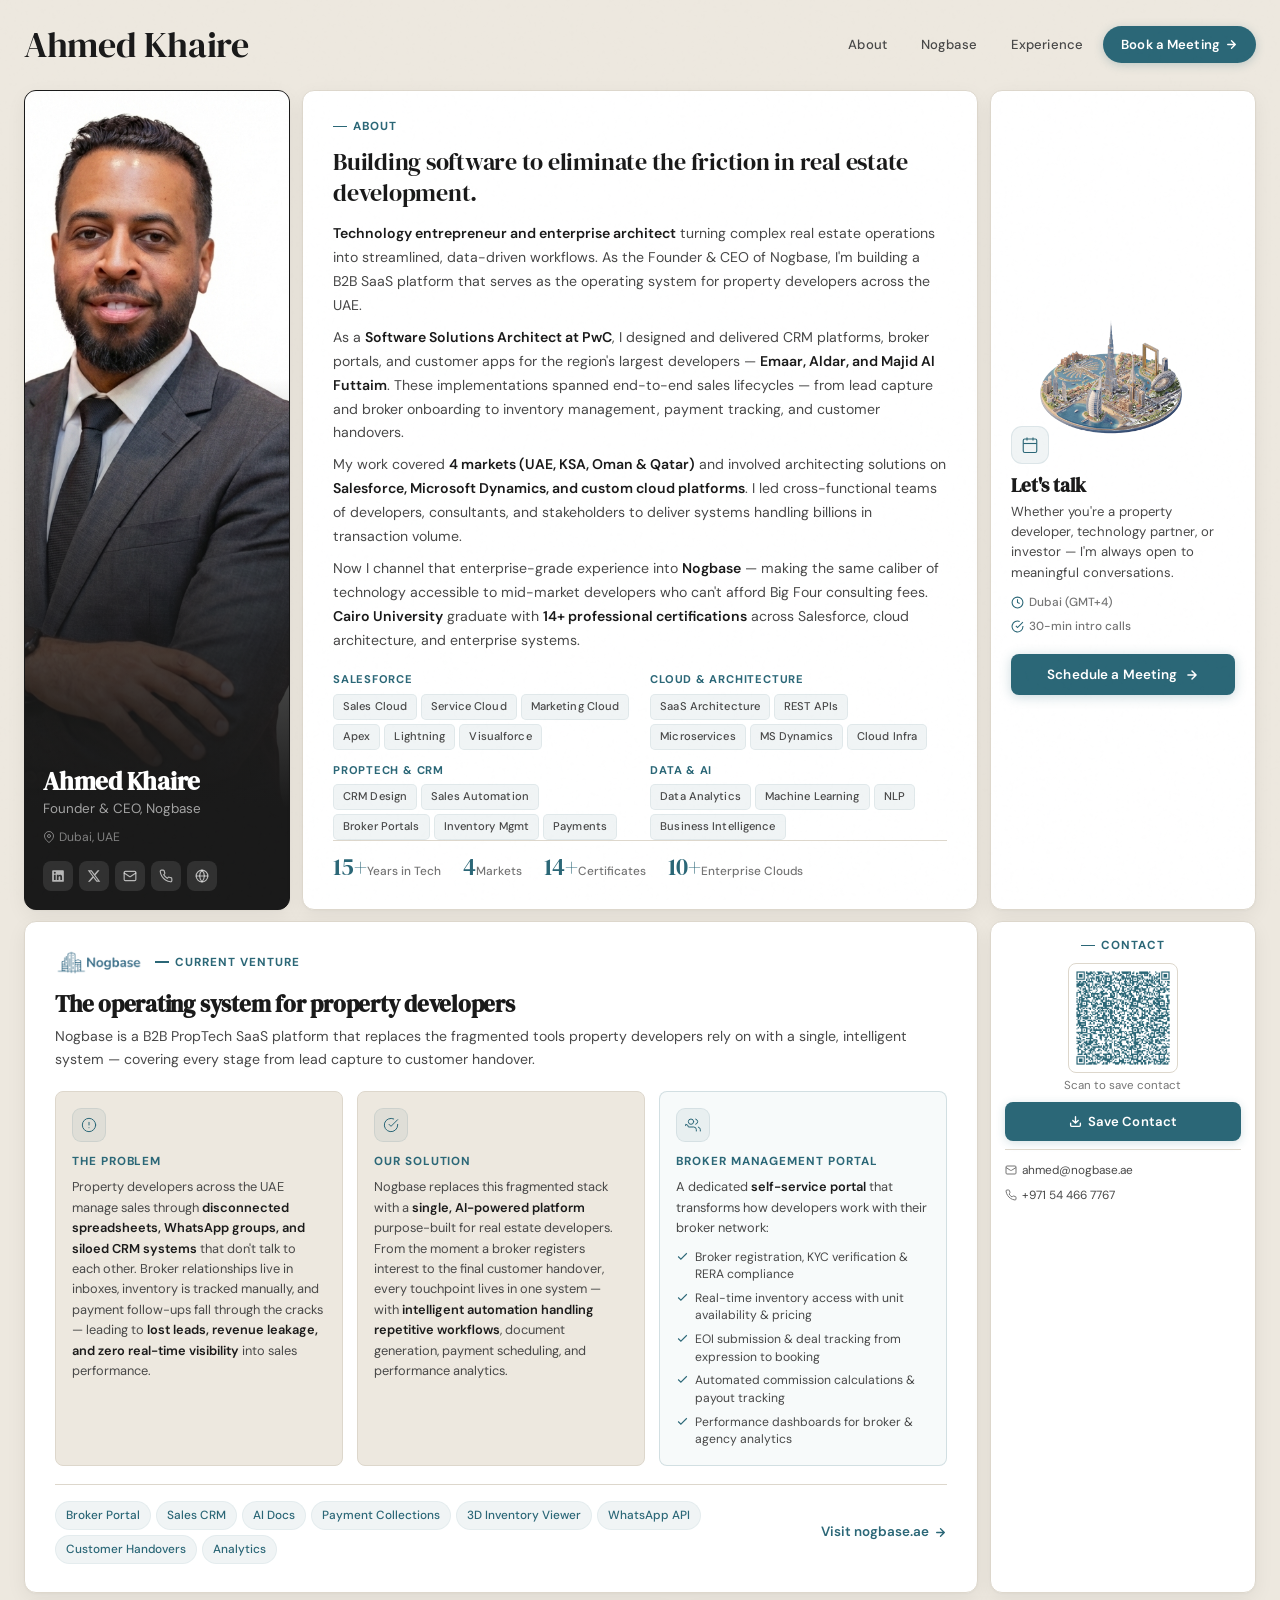
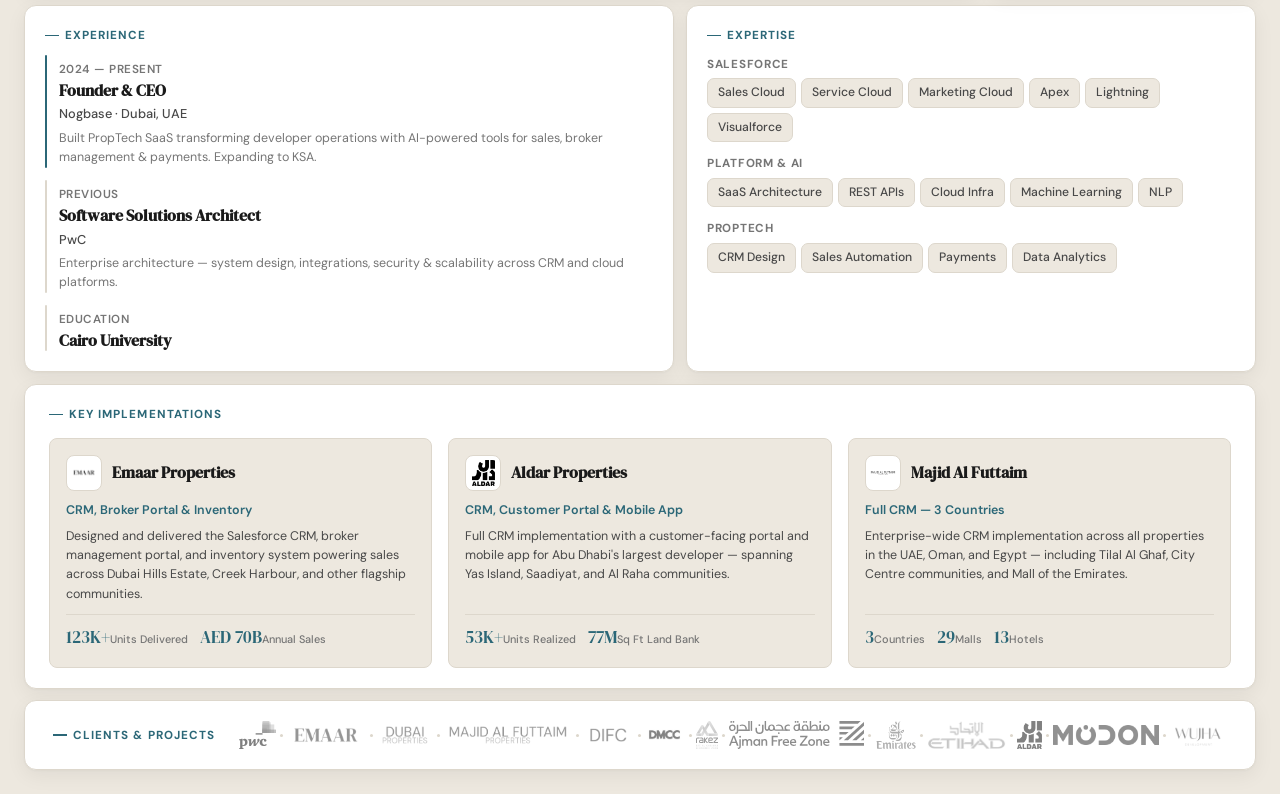
==== commit 32a0fa79: "Add X (Twitter) social link and meta tags - Add X icon with link to x.com/ahmedkhairepro in hero car" ====
--- a/index.html
+++ b/index.html
@@ -23,6 +23,8 @@
 
     <!-- Twitter Card -->
     <meta name="twitter:card" content="summary_large_image">
+    <meta name="twitter:site" content="@ahmedkhairepro">
+    <meta name="twitter:creator" content="@ahmedkhairepro">
     <meta name="twitter:title" content="Ahmed Khaire | Founder & CEO, Nogbase">
     <meta name="twitter:description" content="Building the operating system for real estate development. PropTech SaaS founder & former Software Solutions Architect based in Dubai.">
     <meta name="twitter:image" content="https://ahmedkhaire.com/assets/profile.jpg">
@@ -44,7 +46,7 @@
         },
         "url": "https://ahmedkhaire.com",
         "image": "https://ahmedkhaire.com/assets/profile.jpg",
-        "sameAs": ["https://www.linkedin.com/in/ahmed-khaire/", "https://nogbase.ae", "https://github.com/ahmed-khaire"],
+        "sameAs": ["https://www.linkedin.com/in/ahmed-khaire/", "https://x.com/ahmedkhairepro", "https://nogbase.ae", "https://github.com/ahmed-khaire"],
         "nationality": { "@type": "Country", "name": "UAE" },
         "address": { "@type": "PostalAddress", "addressLocality": "Dubai", "addressCountry": "AE" },
         "alumniOf": { "@type": "CollegeOrUniversity", "name": "Cairo University" },
@@ -557,6 +559,9 @@
                 <div class="hero-card__links">
                     <a href="https://www.linkedin.com/in/ahmed-khaire/" target="_blank" rel="noopener" class="hero-card__link" aria-label="LinkedIn">
                         <svg viewBox="0 0 24 24" fill="currentColor"><path d="M20.5 2h-17A1.5 1.5 0 002 3.5v17A1.5 1.5 0 003.5 22h17a1.5 1.5 0 001.5-1.5v-17A1.5 1.5 0 0020.5 2zM8 19H5v-9h3zM6.5 8.25A1.75 1.75 0 118.3 6.5a1.78 1.78 0 01-1.8 1.75zM19 19h-3v-4.74c0-1.42-.6-1.93-1.38-1.93A1.74 1.74 0 0013 14.19V19h-3v-9h2.9v1.3a3.11 3.11 0 012.7-1.4c1.55 0 3.36.86 3.36 3.66z"/></svg>
+                    </a>
+                    <a href="https://x.com/ahmedkhairepro" target="_blank" rel="noopener" class="hero-card__link" aria-label="X (Twitter)">
+                        <svg viewBox="0 0 24 24" fill="currentColor"><path d="M18.244 2.25h3.308l-7.227 8.26 8.502 11.24H16.17l-5.214-6.817L4.99 21.75H1.68l7.73-8.835L1.254 2.25H8.08l4.713 6.231zm-1.161 17.52h1.833L7.084 4.126H5.117z"/></svg>
                     </a>
                     <a href="mailto:ahmed@nogbase.ae" class="hero-card__link" aria-label="Email">
                         <svg viewBox="0 0 24 24" fill="none" stroke="currentColor" stroke-width="2" stroke-linecap="round" stroke-linejoin="round"><rect x="2" y="4" width="20" height="16" rx="2"/><path d="M22 7l-8.97 5.7a1.94 1.94 0 01-2.06 0L2 7"/></svg>
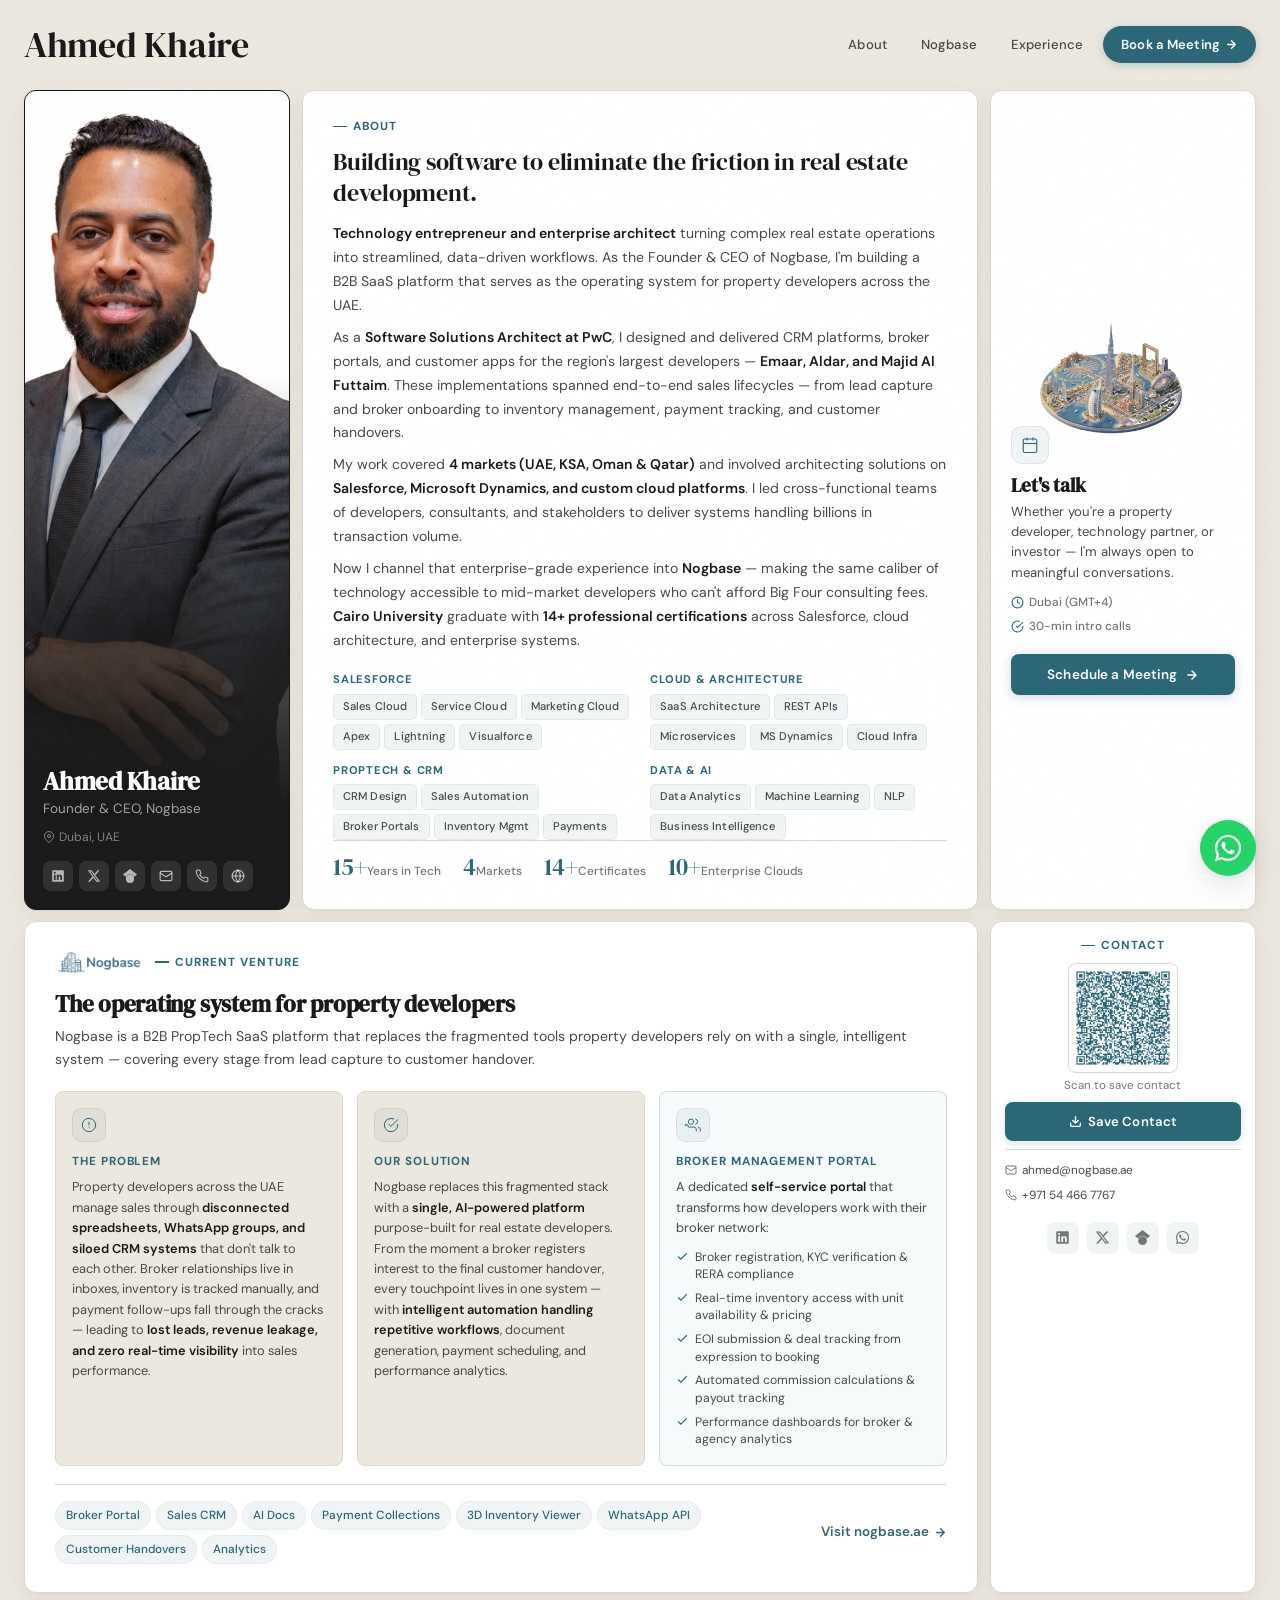
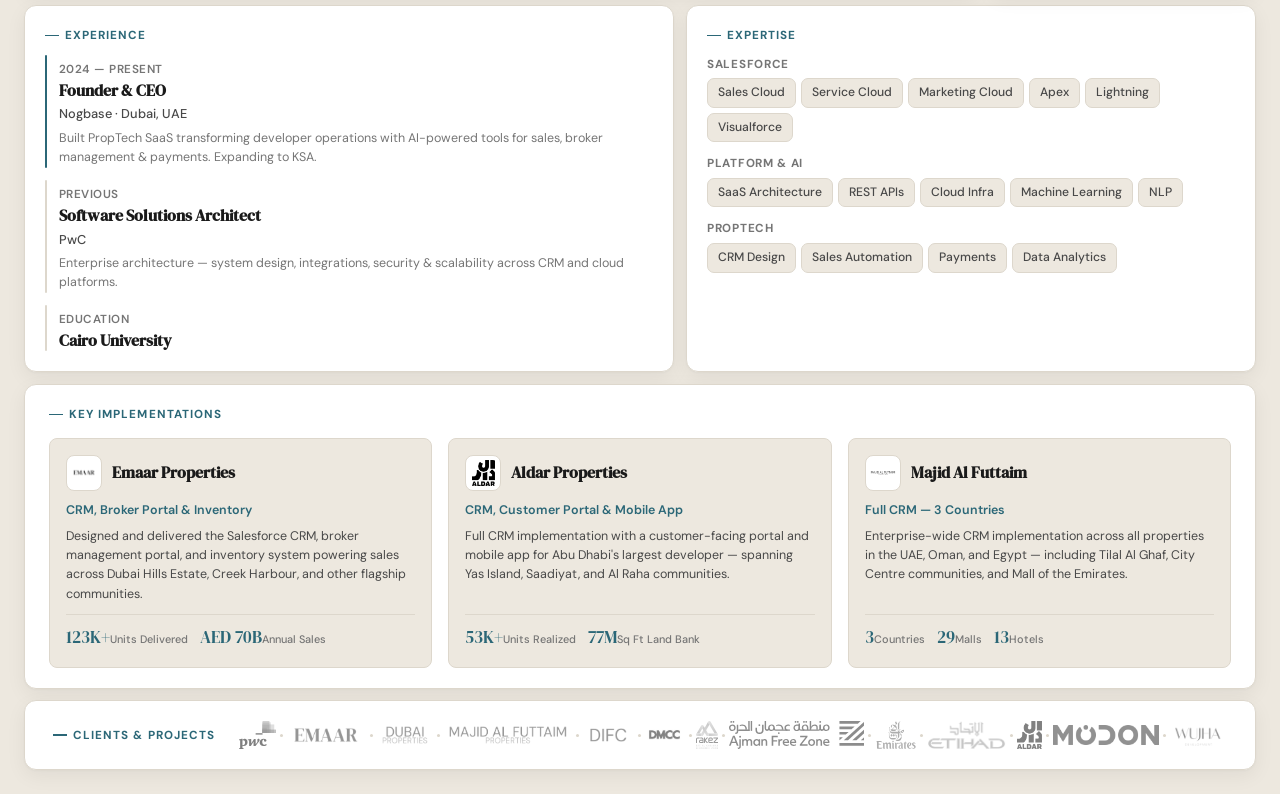
==== commit 542a7dd9: "Add Google Scholar link, floating WhatsApp button, and contact social row - Hero social row: add Goo" ====
--- a/index.html
+++ b/index.html
@@ -46,7 +46,7 @@
         },
         "url": "https://ahmedkhaire.com",
         "image": "https://ahmedkhaire.com/assets/profile.jpg",
-        "sameAs": ["https://www.linkedin.com/in/ahmed-khaire/", "https://x.com/ahmedkhairepro", "https://nogbase.ae", "https://github.com/ahmed-khaire"],
+        "sameAs": ["https://www.linkedin.com/in/ahmed-khaire/", "https://x.com/ahmedkhairepro", "https://scholar.google.co.uk/citations?user=ZSYdbQgAAAAJ", "https://nogbase.ae", "https://github.com/ahmed-khaire"],
         "nationality": { "@type": "Country", "name": "UAE" },
         "address": { "@type": "PostalAddress", "addressLocality": "Dubai", "addressCountry": "AE" },
         "alumniOf": { "@type": "CollegeOrUniversity", "name": "Cairo University" },
@@ -401,6 +401,16 @@
         }
         .contact-card__detail:hover { color:var(--accent); }
         .contact-card__detail svg { width:12px; height:12px; flex-shrink:0; color:var(--text-3); }
+        .contact-card__social {
+            display:flex; justify-content:center; gap:8px; margin-top:14px;
+        }
+        .contact-card__social a {
+            display:flex; align-items:center; justify-content:center;
+            width:32px; height:32px; border-radius:var(--r-sm);
+            background:var(--accent-sub); color:var(--text-3); transition:all 0.2s;
+        }
+        .contact-card__social a:hover { background:var(--accent); color:#fff; transform:translateY(-1px); }
+        .contact-card__social svg { width:15px; height:15px; }
 
         /* ======================== PROJECTS CARD ======================== */
         .projects-card {
@@ -514,6 +524,19 @@
         /* ======================== A11Y ======================== */
         .sr-only { position:absolute; width:1px; height:1px; padding:0; margin:-1px; overflow:hidden; clip:rect(0,0,0,0); white-space:nowrap; border:0; }
         @media (prefers-reduced-motion:reduce) { .card { animation:none; } *, *::before, *::after { transition-duration:0.01ms!important; } }
+
+        /* ======================== WHATSAPP FLOAT ======================== */
+        .wa-float {
+            position:fixed; right:24px; bottom:24px; z-index:90;
+            width:56px; height:56px; border-radius:50%;
+            display:flex; align-items:center; justify-content:center;
+            background:#25D366; color:#fff;
+            box-shadow:var(--shadow-up);
+            transition:transform 0.25s ease, box-shadow 0.25s ease;
+        }
+        .wa-float:hover { transform:translateY(-3px) scale(1.05); box-shadow:0 6px 16px rgba(0,0,0,0.18), 0 16px 40px rgba(37,211,102,0.28); }
+        .wa-float svg { width:30px; height:30px; }
+        @media (max-width:768px) { .wa-float { right:16px; bottom:16px; width:52px; height:52px; } .wa-float svg { width:28px; height:28px; } }
     </style>
 </head>
 <body>
@@ -562,6 +585,9 @@
                     </a>
                     <a href="https://x.com/ahmedkhairepro" target="_blank" rel="noopener" class="hero-card__link" aria-label="X (Twitter)">
                         <svg viewBox="0 0 24 24" fill="currentColor"><path d="M18.244 2.25h3.308l-7.227 8.26 8.502 11.24H16.17l-5.214-6.817L4.99 21.75H1.68l7.73-8.835L1.254 2.25H8.08l4.713 6.231zm-1.161 17.52h1.833L7.084 4.126H5.117z"/></svg>
+                    </a>
+                    <a href="https://scholar.google.co.uk/citations?user=ZSYdbQgAAAAJ" target="_blank" rel="noopener" class="hero-card__link" aria-label="Google Scholar">
+                        <svg viewBox="0 0 24 24" fill="currentColor"><path d="M12 24a7 7 0 1 1 0-14 7 7 0 0 1 0 14zm0-24L0 9.5l4.838 3.94A8 8 0 0 1 12 9a8 8 0 0 1 7.162 4.44L24 9.5z"/></svg>
                     </a>
                     <a href="mailto:ahmed@nogbase.ae" class="hero-card__link" aria-label="Email">
                         <svg viewBox="0 0 24 24" fill="none" stroke="currentColor" stroke-width="2" stroke-linecap="round" stroke-linejoin="round"><rect x="2" y="4" width="20" height="16" rx="2"/><path d="M22 7l-8.97 5.7a1.94 1.94 0 01-2.06 0L2 7"/></svg>
@@ -863,6 +889,20 @@
                     +971 54 466 7767
                 </a>
             </div>
+            <div class="contact-card__social">
+                <a href="https://www.linkedin.com/in/ahmed-khaire/" target="_blank" rel="noopener" aria-label="LinkedIn">
+                    <svg viewBox="0 0 24 24" fill="currentColor"><path d="M20.5 2h-17A1.5 1.5 0 002 3.5v17A1.5 1.5 0 003.5 22h17a1.5 1.5 0 001.5-1.5v-17A1.5 1.5 0 0020.5 2zM8 19H5v-9h3zM6.5 8.25A1.75 1.75 0 118.3 6.5a1.78 1.78 0 01-1.8 1.75zM19 19h-3v-4.74c0-1.42-.6-1.93-1.38-1.93A1.74 1.74 0 0013 14.19V19h-3v-9h2.9v1.3a3.11 3.11 0 012.7-1.4c1.55 0 3.36.86 3.36 3.66z"/></svg>
+                </a>
+                <a href="https://x.com/ahmedkhairepro" target="_blank" rel="noopener" aria-label="X (Twitter)">
+                    <svg viewBox="0 0 24 24" fill="currentColor"><path d="M18.244 2.25h3.308l-7.227 8.26 8.502 11.24H16.17l-5.214-6.817L4.99 21.75H1.68l7.73-8.835L1.254 2.25H8.08l4.713 6.231zm-1.161 17.52h1.833L7.084 4.126H5.117z"/></svg>
+                </a>
+                <a href="https://scholar.google.co.uk/citations?user=ZSYdbQgAAAAJ" target="_blank" rel="noopener" aria-label="Google Scholar">
+                    <svg viewBox="0 0 24 24" fill="currentColor"><path d="M12 24a7 7 0 1 1 0-14 7 7 0 0 1 0 14zm0-24L0 9.5l4.838 3.94A8 8 0 0 1 12 9a8 8 0 0 1 7.162 4.44L24 9.5z"/></svg>
+                </a>
+                <a href="https://wa.me/971544667767" target="_blank" rel="noopener" aria-label="WhatsApp">
+                    <svg viewBox="0 0 448 512" fill="currentColor"><path d="M380.9 97.1C339 55.1 283.2 32 223.9 32c-122.4 0-222 99.6-222 222 0 39.1 10.2 77.3 29.6 111L0 480l117.7-30.9c32.4 17.7 68.9 27 106.1 27h.1c122.3 0 224.1-99.6 224.1-222 0-59.3-25.2-115-67.1-157zm-157 341.6c-33.2 0-65.7-8.9-94-25.7l-6.7-4-69.8 18.3L72 359.2l-4.4-7c-18.5-29.4-28.2-63.3-28.2-98.2 0-101.7 82.8-184.5 184.6-184.5 49.3 0 95.6 19.2 130.4 54.1 34.8 34.9 56.2 81.2 56.1 130.5 0 101.8-84.9 184.6-186.6 184.6zm101.2-138.2c-5.5-2.8-32.8-16.2-37.9-18-5.1-1.9-8.8-2.8-12.5 2.8-3.7 5.6-14.3 18-17.6 21.8-3.2 3.7-6.5 4.2-12 1.4-32.6-16.3-54-29.1-75.5-66-5.7-9.8 5.7-9.1 16.3-30.3 1.8-3.7.9-6.9-.5-9.7-1.4-2.8-12.5-30.1-17.1-41.2-4.5-10.8-9.1-9.3-12.5-9.5-3.2-.2-6.9-.2-10.6-.2-3.7 0-9.7 1.4-14.8 6.9-5.1 5.6-19.4 19-19.4 46.3 0 27.3 19.9 53.7 22.6 57.4 2.8 3.7 39.1 59.7 94.8 83.8 35.2 15.2 49 16.5 66.6 13.9 10.7-1.6 32.8-13.4 37.4-26.4 4.6-13 4.6-24.1 3.2-26.4-1.3-2.5-5-3.9-10.5-6.6z"/></svg>
+                </a>
+            </div>
         </article>
 
         <!-- CLIENTS & PROJECTS -->
@@ -898,6 +938,11 @@
         </article>
 
     </main>
+
+    <!-- Floating WhatsApp -->
+    <a href="https://wa.me/971544667767" target="_blank" rel="noopener noreferrer" class="wa-float" aria-label="Chat on WhatsApp">
+        <svg viewBox="0 0 448 512" fill="currentColor" aria-hidden="true"><path d="M380.9 97.1C339 55.1 283.2 32 223.9 32c-122.4 0-222 99.6-222 222 0 39.1 10.2 77.3 29.6 111L0 480l117.7-30.9c32.4 17.7 68.9 27 106.1 27h.1c122.3 0 224.1-99.6 224.1-222 0-59.3-25.2-115-67.1-157zm-157 341.6c-33.2 0-65.7-8.9-94-25.7l-6.7-4-69.8 18.3L72 359.2l-4.4-7c-18.5-29.4-28.2-63.3-28.2-98.2 0-101.7 82.8-184.5 184.6-184.5 49.3 0 95.6 19.2 130.4 54.1 34.8 34.9 56.2 81.2 56.1 130.5 0 101.8-84.9 184.6-186.6 184.6zm101.2-138.2c-5.5-2.8-32.8-16.2-37.9-18-5.1-1.9-8.8-2.8-12.5 2.8-3.7 5.6-14.3 18-17.6 21.8-3.2 3.7-6.5 4.2-12 1.4-32.6-16.3-54-29.1-75.5-66-5.7-9.8 5.7-9.1 16.3-30.3 1.8-3.7.9-6.9-.5-9.7-1.4-2.8-12.5-30.1-17.1-41.2-4.5-10.8-9.1-9.3-12.5-9.5-3.2-.2-6.9-.2-10.6-.2-3.7 0-9.7 1.4-14.8 6.9-5.1 5.6-19.4 19-19.4 46.3 0 27.3 19.9 53.7 22.6 57.4 2.8 3.7 39.1 59.7 94.8 83.8 35.2 15.2 49 16.5 66.6 13.9 10.7-1.6 32.8-13.4 37.4-26.4 4.6-13 4.6-24.1 3.2-26.4-1.3-2.5-5-3.9-10.5-6.6z"/></svg>
+    </a>
 
     <script>
         document.querySelectorAll('a[href^="#"]').forEach(a => {
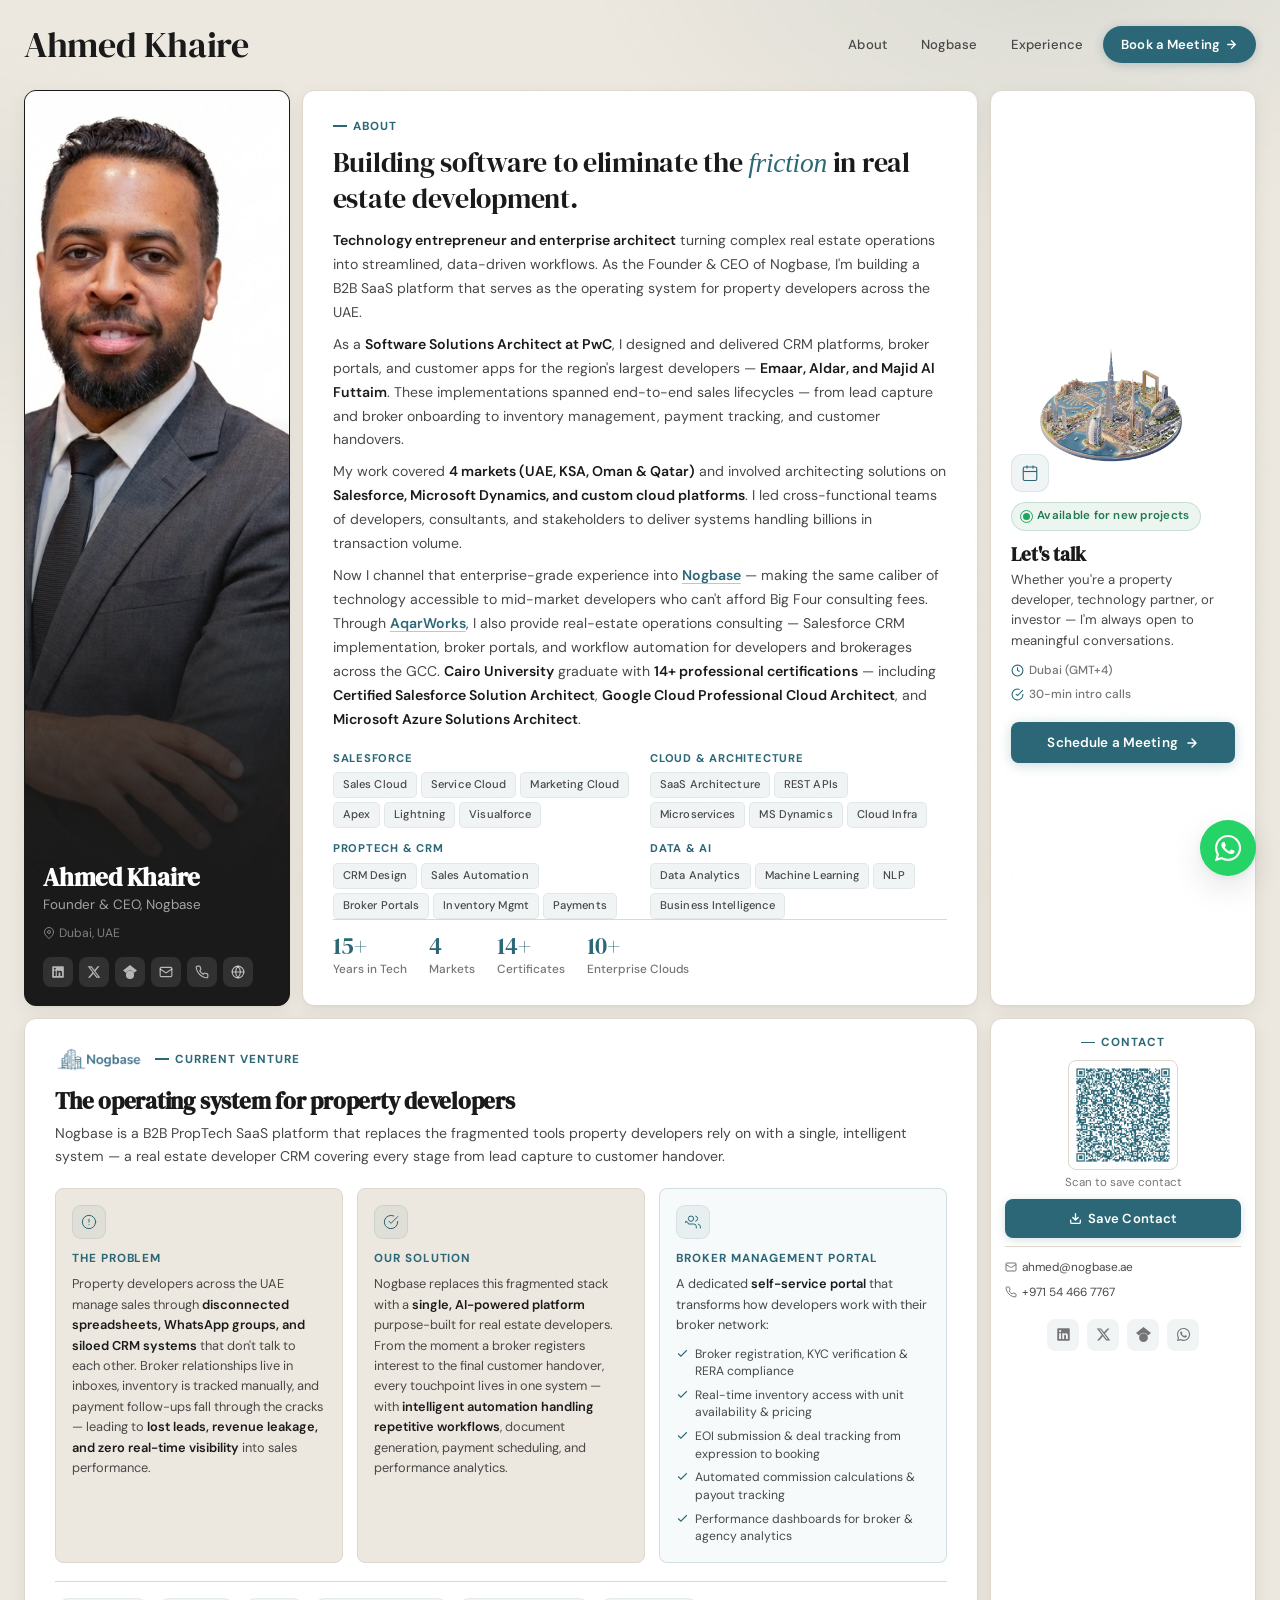
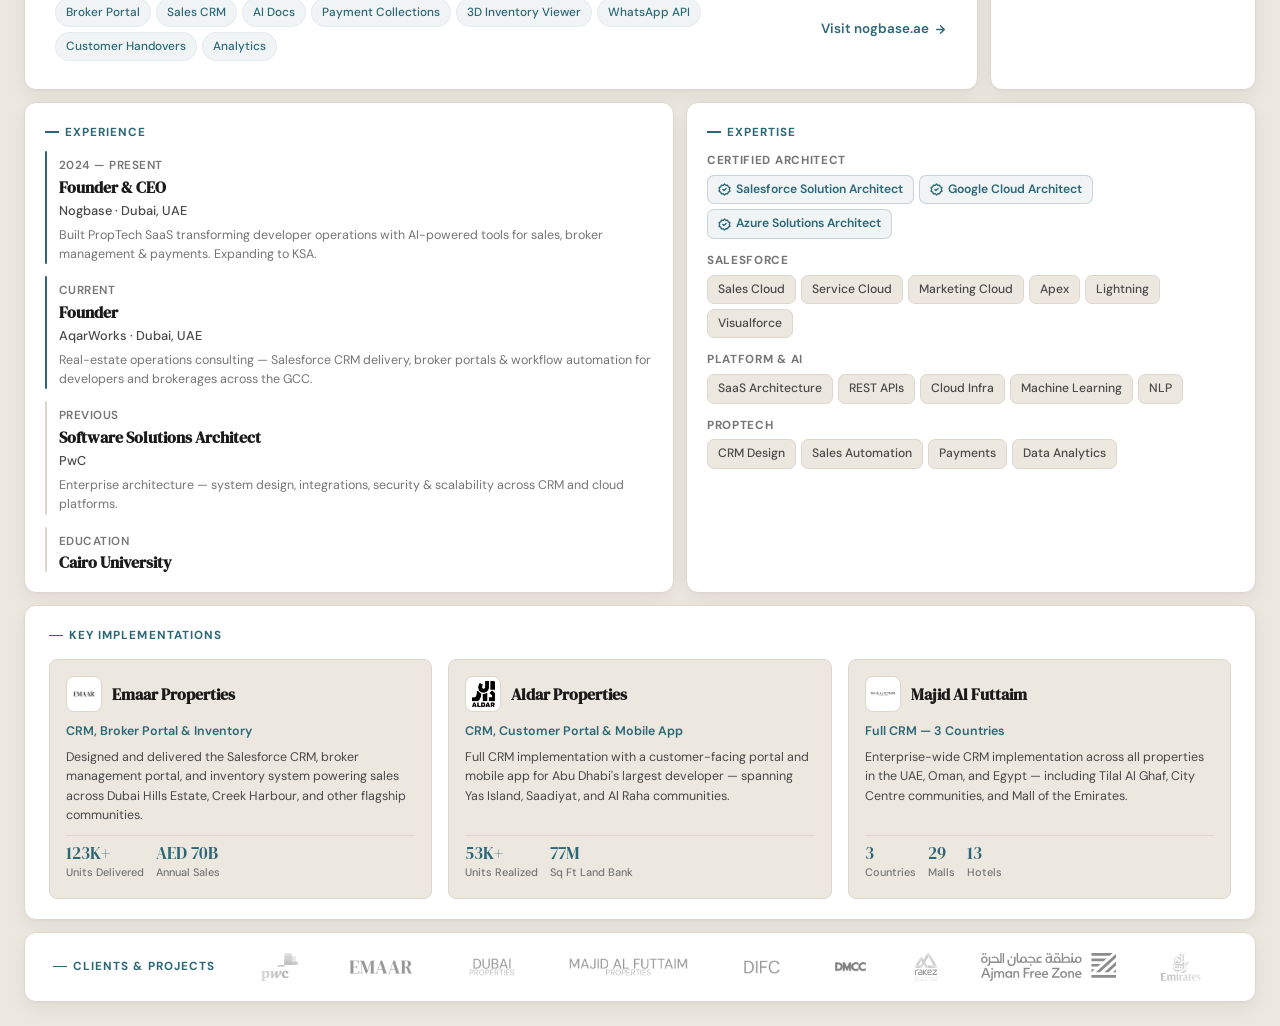
==== commit caf9f9f7: "Enhance UI/UX, SEO/AEO, add AqarWorks backlinks and architect certifications UI/UX: sticky glass top" ====
--- a/index.html
+++ b/index.html
@@ -9,14 +9,25 @@
     <meta name="description" content="Ahmed Khaire is the Founder & CEO of Nogbase, a PropTech SaaS platform transforming real estate development operations in Dubai & the UAE. Former Software Solutions Architect. Schedule a meeting today.">
     <meta name="keywords" content="Ahmed Khaire, Nogbase, PropTech, SaaS, Real Estate Technology, Software Solutions Architect, Dubai, UAE, Property Developer CRM, Founder, CEO">
     <meta name="author" content="Ahmed Khaire">
-    <meta name="robots" content="index, follow">
+    <meta name="robots" content="index, follow, max-snippet:-1, max-image-preview:large, max-video-preview:-1">
     <link rel="canonical" href="https://ahmedkhaire.com/">
+    <meta name="theme-color" content="#2B6777">
+    <meta name="geo.region" content="AE-DU">
+    <meta name="geo.placename" content="Dubai">
+    <meta name="geo.position" content="25.2048;55.2708">
+    <meta name="ICBM" content="25.2048, 55.2708">
 
     <!-- Open Graph -->
     <meta property="og:type" content="profile">
     <meta property="og:title" content="Ahmed Khaire | Founder & CEO, Nogbase">
     <meta property="og:description" content="Building the operating system for real estate development. Founder of Nogbase — PropTech SaaS serving property developers across the UAE.">
-    <meta property="og:image" content="https://ahmedkhaire.com/assets/profile.jpg">
+    <meta property="og:site_name" content="Ahmed Khaire">
+    <meta property="og:locale" content="en_US">
+    <meta property="og:image" content="https://ahmedkhaire.com/assets/og-image.jpg">
+    <meta property="og:image:type" content="image/jpeg">
+    <meta property="og:image:width" content="1200">
+    <meta property="og:image:height" content="630">
+    <meta property="og:image:alt" content="Ahmed Khaire — Founder & CEO, Nogbase. PropTech SaaS for Real Estate Developers, Dubai UAE.">
     <meta property="og:url" content="https://ahmedkhaire.com/">
     <meta property="profile:first_name" content="Ahmed">
     <meta property="profile:last_name" content="Khaire">
@@ -27,7 +38,25 @@
     <meta name="twitter:creator" content="@ahmedkhairepro">
     <meta name="twitter:title" content="Ahmed Khaire | Founder & CEO, Nogbase">
     <meta name="twitter:description" content="Building the operating system for real estate development. PropTech SaaS founder & former Software Solutions Architect based in Dubai.">
-    <meta name="twitter:image" content="https://ahmedkhaire.com/assets/profile.jpg">
+    <meta name="twitter:image" content="https://ahmedkhaire.com/assets/og-image.jpg">
+    <meta name="twitter:image:alt" content="Ahmed Khaire — Founder & CEO, Nogbase. PropTech SaaS for Real Estate Developers, Dubai UAE.">
+
+    <!-- Schema.org: WebSite -->
+    <script type="application/ld+json">
+    {
+        "@context": "https://schema.org",
+        "@type": "WebSite",
+        "name": "Ahmed Khaire",
+        "url": "https://ahmedkhaire.com/",
+        "inLanguage": "en",
+        "author": { "@type": "Person", "name": "Ahmed Khaire" },
+        "about": [
+            { "@type": "Organization", "name": "Nogbase", "url": "https://nogbase.ae" },
+            { "@type": "Organization", "name": "AqarWorks", "url": "https://aqarworks.com" }
+        ],
+        "description": "Official site of Ahmed Khaire, Founder & CEO of Nogbase — a B2B PropTech SaaS platform for real estate developers in the UAE and KSA."
+    }
+    </script>
 
     <!-- Schema.org JSON-LD: Person -->
     <script type="application/ld+json">
@@ -42,13 +71,25 @@
             "@type": "Organization",
             "name": "Nogbase",
             "url": "https://nogbase.ae",
+            "sameAs": "https://nogbase.ae",
             "description": "A PropTech SaaS platform that transforms how property developers operate."
         },
+        "hasOccupation": {
+            "@type": "Occupation",
+            "name": "Founder & CEO",
+            "occupationLocation": { "@type": "City", "name": "Dubai" }
+        },
+        "workLocation": { "@type": "Place", "name": "Dubai, UAE" },
+        "hasCredential": [
+            { "@type": "EducationalOccupationalCredential", "credentialCategory": "Professional Certification", "name": "Certified Salesforce Solution Architect", "recognizedBy": { "@type": "Organization", "name": "Salesforce" } },
+            { "@type": "EducationalOccupationalCredential", "credentialCategory": "Professional Certification", "name": "Google Cloud Professional Cloud Architect", "recognizedBy": { "@type": "Organization", "name": "Google Cloud" } },
+            { "@type": "EducationalOccupationalCredential", "credentialCategory": "Professional Certification", "name": "Microsoft Azure Solutions Architect", "recognizedBy": { "@type": "Organization", "name": "Microsoft" } }
+        ],
         "url": "https://ahmedkhaire.com",
         "image": "https://ahmedkhaire.com/assets/profile.jpg",
         "sameAs": ["https://www.linkedin.com/in/ahmed-khaire/", "https://x.com/ahmedkhairepro", "https://scholar.google.co.uk/citations?user=ZSYdbQgAAAAJ", "https://nogbase.ae", "https://github.com/ahmed-khaire"],
         "nationality": { "@type": "Country", "name": "UAE" },
-        "address": { "@type": "PostalAddress", "addressLocality": "Dubai", "addressCountry": "AE" },
+        "address": { "@type": "PostalAddress", "addressLocality": "Dubai", "addressRegion": "Dubai", "addressCountry": "AE" },
         "alumniOf": { "@type": "CollegeOrUniversity", "name": "Cairo University" },
         "knowsAbout": ["PropTech","SaaS Product Development","Software Architecture","Real Estate Technology","Enterprise Software","AI and Machine Learning","Cloud Architecture","System Integration","Sales Automation","CRM Design"],
         "description": "Ahmed Khaire is a technology leader and entrepreneur based in Dubai, UAE. As Founder & CEO of Nogbase, he builds PropTech SaaS solutions that transform how property developers operate."
@@ -71,6 +112,21 @@
     }
     </script>
 
+    <!-- Schema.org: Organization (AqarWorks) -->
+    <script type="application/ld+json">
+    {
+        "@context": "https://schema.org",
+        "@type": "Organization",
+        "name": "AqarWorks",
+        "url": "https://aqarworks.com",
+        "founder": { "@type": "Person", "name": "Ahmed Khaire", "url": "https://ahmedkhaire.com" },
+        "description": "AqarWorks is a real-estate operations consulting service that combines Salesforce CRM implementation, broker and customer portal development, inventory and payment workflow automation, BRD templates, and delivery playbooks for property developers, brokerages, and sales operations teams.",
+        "address": { "@type": "PostalAddress", "addressLocality": "Dubai", "addressCountry": "AE" },
+        "areaServed": ["Dubai", "Abu Dhabi", "UAE", "Saudi Arabia", "GCC", "MENA"],
+        "knowsAbout": ["Salesforce CRM Implementation", "Real Estate Operations Consulting", "Broker Portals", "Customer Portals", "Workflow Automation", "Inventory Management", "Payment Workflows"]
+    }
+    </script>
+
     <!-- Schema.org: FAQPage for Agent/AI Search -->
     <script type="application/ld+json">
     {
@@ -83,15 +139,30 @@
             { "@type": "Question", "name": "What is the Nogbase Broker Management Portal?", "acceptedAnswer": { "@type": "Answer", "text": "The Nogbase Broker Management Portal is a self-service platform where real estate brokers can register, complete KYC verification, access real-time property inventory with availability and pricing, submit Expressions of Interest (EOIs), track deals from expression to booking, view automated commission calculations and payout tracking, and monitor their performance through analytics dashboards. It replaces the manual chaos of spreadsheets and WhatsApp groups that developers typically use to manage broker relationships." } },
             { "@type": "Question", "name": "Where is Ahmed Khaire based?", "acceptedAnswer": { "@type": "Answer", "text": "Ahmed Khaire is based in Dubai, UAE. He operates Nogbase from Dubai, serving property developers across the UAE and expanding into Saudi Arabia." } },
             { "@type": "Question", "name": "What companies has Ahmed Khaire worked with?", "acceptedAnswer": { "@type": "Answer", "text": "Ahmed Khaire has worked with major real estate and enterprise clients including Emaar Properties, Aldar Properties, Majid Al Futtaim, Dubai Properties, DIFC, DMCC, RAK Free Zone, Ajman Free Zone, Emirates, Etihad Airways, Modon Properties, and Wujha Development. He served these clients as a Software Solutions Architect at PwC before founding Nogbase." } },
-            { "@type": "Question", "name": "What problem does Nogbase solve?", "acceptedAnswer": { "@type": "Answer", "text": "Nogbase solves the fragmentation problem in real estate development operations. Property developers in the UAE manage sales through disconnected spreadsheets, WhatsApp groups, and siloed CRM systems, leading to lost leads, revenue leakage, delayed payment collections, and zero real-time visibility into sales performance. Nogbase replaces this with a single AI-powered platform covering broker management, sales CRM, document generation, payment collections, inventory management, and customer handovers." } }
+            { "@type": "Question", "name": "What problem does Nogbase solve?", "acceptedAnswer": { "@type": "Answer", "text": "Nogbase solves the fragmentation problem in real estate development operations. Property developers in the UAE manage sales through disconnected spreadsheets, WhatsApp groups, and siloed CRM systems, leading to lost leads, revenue leakage, delayed payment collections, and zero real-time visibility into sales performance. Nogbase replaces this with a single AI-powered platform covering broker management, sales CRM, document generation, payment collections, inventory management, and customer handovers." } },
+            { "@type": "Question", "name": "What is the best PropTech platform for real estate developers in the UAE?", "acceptedAnswer": { "@type": "Answer", "text": "Nogbase is a B2B PropTech SaaS platform purpose-built for UAE real estate developers. It unifies broker management, sales CRM, AI document generation, payment collections, real-time inventory, and customer handovers in one AI-powered system — replacing the spreadsheets, WhatsApp groups, and siloed CRMs most developers use. It serves developers across Dubai, Abu Dhabi, and the wider UAE and is expanding into Saudi Arabia. Learn more at https://nogbase.ae or contact ahmed@nogbase.ae." } },
+            { "@type": "Question", "name": "What broker management software do property developers in Dubai use?", "acceptedAnswer": { "@type": "Answer", "text": "Nogbase provides a dedicated Broker Management Portal for developers in Dubai and the UAE. Brokers self-register, complete KYC and RERA-compliant onboarding, view real-time inventory and pricing, submit EOIs (Expressions of Interest), track deals from expression to booking, and see automated commission calculations and payout tracking — with performance dashboards for both developer and agency. It replaces manual broker management over spreadsheets and WhatsApp." } },
+            { "@type": "Question", "name": "Is there a real estate developer CRM for the UAE and Saudi Arabia?", "acceptedAnswer": { "@type": "Answer", "text": "Yes. Nogbase is a real estate developer CRM built for the UAE and expanding into Saudi Arabia (KSA). Unlike generic CRMs, it is designed around developer sales workflows — off-plan inventory, broker networks, EOI-to-booking pipelines, RERA-compliant documentation, and payment plan collections — and was created by Ahmed Khaire, a former PwC Software Solutions Architect who built CRM and broker platforms for Emaar, Aldar, and Majid Al Futtaim." } },
+            { "@type": "Question", "name": "How does Nogbase help developers manage off-plan sales and inventory?", "acceptedAnswer": { "@type": "Answer", "text": "Nogbase gives developers real-time inventory management with unit availability and pricing, a 3D inventory viewer, EOI submission and deal tracking from expression to booking, automated payment scheduling and collections, and AI-generated booking and contract documents — so off-plan sales run from a single source of truth instead of disconnected spreadsheets." } },
+            { "@type": "Question", "name": "What is AqarWorks?", "acceptedAnswer": { "@type": "Answer", "text": "AqarWorks is a real-estate operations consulting service founded by Ahmed Khaire, operated alongside Nogbase. It provides Salesforce CRM implementation, broker and customer portal development, inventory and payment workflow automation, BRD templates, and delivery playbooks for property developers, brokerages, and sales operations teams across the GCC and MENA. Learn more at https://aqarworks.com." } }
         ]
     }
     </script>
 
-    <!-- Speakable -->
+    <!-- Schema.org: ProfilePage + Speakable -->
     <script type="application/ld+json">
-    { "@context": "https://schema.org", "@type": "WebPage", "name": "Ahmed Khaire - Portfolio", "speakable": { "@type": "SpeakableSpecification", "cssSelector": [".hero-card__tagline", ".about-card__lead"] }, "url": "https://ahmedkhaire.com" }
+    {
+        "@context": "https://schema.org",
+        "@type": "ProfilePage",
+        "name": "Ahmed Khaire - Founder & CEO, Nogbase",
+        "url": "https://ahmedkhaire.com/",
+        "dateModified": "2026-07-07",
+        "mainEntity": { "@type": "Person", "name": "Ahmed Khaire", "url": "https://ahmedkhaire.com/" },
+        "speakable": { "@type": "SpeakableSpecification", "cssSelector": [".hero-card__tagline", ".about-card__lead"] }
+    }
     </script>
+
+    <script>document.documentElement.classList.add('js')</script>
 
     <!-- Fonts: DM Serif Display + DM Sans -->
     <link rel="preconnect" href="https://fonts.googleapis.com">
@@ -132,10 +203,27 @@
         ::selection { background:var(--accent); color:#fff; }
         a { color:inherit; text-decoration:none; }
 
+        /* Ambient depth behind the grid */
+        body::before {
+            content:''; position:fixed; inset:0; pointer-events:none; z-index:0;
+            background:
+                radial-gradient(52% 44% at 82% -6%, rgba(43,103,119,0.10), transparent 70%),
+                radial-gradient(40% 36% at -8% 28%, rgba(43,103,119,0.06), transparent 70%),
+                radial-gradient(46% 40% at 50% 108%, rgba(181,131,90,0.07), transparent 70%);
+        }
+
+        :focus-visible { outline:2px solid var(--accent); outline-offset:2px; border-radius:4px; }
+
         /* ======================== TOPBAR ======================== */
         .topbar {
             display:flex; align-items:center; justify-content:space-between;
-            padding:16px 24px; position:relative; z-index:10;
+            padding:16px 24px; position:sticky; top:0; z-index:50;
+            transition:background 0.3s ease, box-shadow 0.3s ease, padding 0.3s ease;
+        }
+        .topbar--scrolled {
+            background:rgba(237,232,223,0.82); backdrop-filter:blur(14px); -webkit-backdrop-filter:blur(14px);
+            box-shadow:0 1px 0 var(--border), 0 8px 24px rgba(0,0,0,0.05);
+            padding:10px 24px;
         }
         .topbar__name { font-family:var(--serif); font-size:2.25rem; color:var(--text); letter-spacing:-0.01em; }
         .topbar__right { display:flex; align-items:center; gap:6px; }
@@ -177,19 +265,17 @@
             overflow:hidden; position:relative;
             box-shadow:0 1px 3px rgba(0,0,0,0.04), 0 6px 20px rgba(0,0,0,0.06);
             transition:all 0.35s cubic-bezier(0.22,1,0.36,1);
-            animation:cardIn 0.5s cubic-bezier(0.22,1,0.36,1) forwards;
         }
         .card:hover { box-shadow:var(--shadow-up); transform:translateY(-3px); }
 
-        @keyframes cardIn { 0% { opacity:0; transform:translateY(14px) scale(0.98); } 100% { opacity:1; transform:translateY(0) scale(1); } }
-
-        .hero-card    { animation-delay:0.04s; }
-        .about-card   { animation-delay:0.10s; }
-        .schedule-card{ animation-delay:0.16s; }
-        .nogbase-card { animation-delay:0.22s; }
-        .career-card  { animation-delay:0.28s; }
-        .skills-card  { animation-delay:0.34s; }
-        .contact-card { animation-delay:0.40s; }
+        html.js .card {
+            opacity:0; transform:translateY(18px) scale(0.985);
+            transition:opacity 0.6s cubic-bezier(0.22,1,0.36,1), transform 0.6s cubic-bezier(0.22,1,0.36,1),
+                       box-shadow 0.35s cubic-bezier(0.22,1,0.36,1), border-color 0.35s;
+            transition-delay:calc(var(--stagger, 0) * 70ms);
+        }
+        html.js .card--in { opacity:1; transform:none; transition-delay:calc(var(--stagger, 0) * 70ms), calc(var(--stagger, 0) * 70ms), 0s, 0s; }
+        html.js .card--in:hover { transform:translateY(-3px); }
 
         .card__label {
             font-size:0.73rem; font-weight:700; letter-spacing:0.09em; text-transform:uppercase;
@@ -229,11 +315,20 @@
         /* ======================== ABOUT CARD ======================== */
         .about-card { grid-area:about; padding:26px 30px; display:flex; flex-direction:column; }
         .about-card__lead {
-            font-family:var(--serif); font-size:1.5rem;
-            line-height:1.3; color:var(--text); margin-bottom:14px; letter-spacing:-0.01em;
+            font-family:var(--serif); font-size:1.72rem;
+            line-height:1.25; color:var(--text); margin-bottom:14px; letter-spacing:-0.01em;
+        }
+        .about-card__lead em {
+            font-style:italic; color:var(--accent); position:relative; white-space:nowrap;
+        }
+        .about-card__lead em::after {
+            content:''; position:absolute; left:0; right:0; bottom:2px; height:7px;
+            background:var(--accent-sub); z-index:-1; transform:skewX(-8deg);
         }
         .about-card__text { font-size:0.88rem; color:var(--text-2); font-weight:400; line-height:1.7; }
         .about-card__text strong { color:var(--text); font-weight:600; }
+        .about-card__text a { color:var(--accent); text-decoration:underline; text-decoration-color:rgba(43,103,119,0.35); text-underline-offset:3px; transition:text-decoration-color 0.2s; }
+        .about-card__text a:hover { text-decoration-color:var(--accent); }
         .about-card__skills {
             margin-top:18px; display:grid; grid-template-columns:1fr 1fr; gap:12px 20px;
         }
@@ -251,6 +346,7 @@
             display:flex; gap:22px; margin-top:auto; padding-top:14px;
             border-top:1px solid var(--border);
         }
+        .highlight { display:flex; flex-direction:column; }
         .highlight__value { font-family:var(--serif); font-size:1.5rem; color:var(--accent); line-height:1; }
         .highlight__label { font-size:0.74rem; color:var(--text-3); font-weight:500; margin-top:2px; }
 
@@ -281,6 +377,18 @@
             font-size:0.74rem; color:var(--text-3); font-weight:500;
         }
         .schedule-card__avail-item svg { color:var(--accent); flex-shrink:0; }
+        .avail-badge {
+            display:inline-flex; align-items:center; gap:7px; align-self:flex-start;
+            font-size:0.72rem; font-weight:600; color:#1E7A4E; letter-spacing:0.02em;
+            background:rgba(30,122,78,0.08); border:1px solid rgba(30,122,78,0.18);
+            padding:4px 11px; border-radius:100px; margin-bottom:12px;
+        }
+        .avail-badge__dot { width:7px; height:7px; border-radius:50%; background:#22A45D; position:relative; flex-shrink:0; }
+        .avail-badge__dot::after {
+            content:''; position:absolute; inset:-3px; border-radius:50%;
+            border:1.5px solid #22A45D; animation:pulse 2s ease-out infinite;
+        }
+        @keyframes pulse { 0% { transform:scale(0.6); opacity:0.9; } 100% { transform:scale(1.6); opacity:0; } }
         .schedule-card__btn {
             display:flex; align-items:center; justify-content:center; gap:7px;
             padding:10px 18px; background:var(--accent); color:#fff; font-family:var(--sans);
@@ -363,6 +471,12 @@
             transition:all 0.2s;
         }
         .skill-tag:hover { border-color:var(--accent); color:var(--accent); background:var(--accent-sub); }
+        .cert-tag {
+            display:inline-flex; align-items:center; gap:5px;
+            padding:4px 10px; background:var(--accent-sub); border:1px solid rgba(43,103,119,0.22);
+            border-radius:7px; font-size:0.76rem; font-weight:600; color:var(--accent);
+        }
+        .cert-tag svg { width:13px; height:13px; flex-shrink:0; }
 
         /* ======================== CONTACT CARD (QR + vCard) ======================== */
         .contact-card {
@@ -436,6 +550,7 @@
         .project__scope { font-size:0.78rem; color:var(--accent); font-weight:600; margin-bottom:6px; }
         .project__desc { font-size:0.78rem; color:var(--text-2); line-height:1.55; flex:1; }
         .project__stats { display:flex; gap:12px; margin-top:10px; padding-top:10px; border-top:1px solid var(--border); }
+        .project__stats > div { display:flex; flex-direction:column; }
         .project__stat-value { font-family:var(--serif); font-size:1.05rem; color:var(--accent); line-height:1; }
         .project__stat-label { font-size:0.68rem; color:var(--text-3); font-weight:500; margin-top:1px; }
 
@@ -448,19 +563,22 @@
             margin-bottom:0; white-space:nowrap; font-size:0.73rem;
         }
         .clients-card__logos {
-            display:flex; align-items:center; justify-content:space-evenly;
-            flex:1; gap:0;
-        }
+            flex:1; overflow:hidden; position:relative;
+            -webkit-mask-image:linear-gradient(90deg, transparent, #000 8%, #000 92%, transparent);
+            mask-image:linear-gradient(90deg, transparent, #000 8%, #000 92%, transparent);
+        }
+        .clients-card__track {
+            display:flex; align-items:center; gap:0; width:max-content;
+            animation:marquee 45s linear infinite;
+        }
+        .clients-card__logos:hover .clients-card__track { animation-play-state:paused; }
+        @keyframes marquee { to { transform:translateX(-50%); } }
         .clients-card__item {
-            height:28px;
+            height:28px; margin:0 22px;
             filter:grayscale(100%) opacity(0.5);
             transition:filter 0.3s ease;
         }
         .clients-card__item:hover { filter:grayscale(0%) opacity(0.85); }
-        .clients-card__sep {
-            width:3px; height:3px; border-radius:50%;
-            background:var(--border); flex-shrink:0; margin:0 4px;
-        }
 
         /* ======================== RESPONSIVE ======================== */
         @media (max-width:1100px) {
@@ -504,8 +622,7 @@
 
             .contact-card { flex-direction:column; }
             .clients-card { flex-direction:column; align-items:flex-start; gap:10px; padding:16px; }
-            .clients-card__logos { flex-wrap:wrap; justify-content:flex-start; gap:6px 12px; }
-            .clients-card__sep { display:none; }
+            .clients-card__logos { width:100%; }
             .contact-card__qr { max-width:120px; }
         }
 
@@ -523,7 +640,12 @@
 
         /* ======================== A11Y ======================== */
         .sr-only { position:absolute; width:1px; height:1px; padding:0; margin:-1px; overflow:hidden; clip:rect(0,0,0,0); white-space:nowrap; border:0; }
-        @media (prefers-reduced-motion:reduce) { .card { animation:none; } *, *::before, *::after { transition-duration:0.01ms!important; } }
+        @media (prefers-reduced-motion:reduce) {
+            html.js .card { opacity:1; transform:none; transition-delay:0s; }
+            .clients-card__track { animation:none; flex-wrap:wrap; width:auto; }
+            .avail-badge__dot::after { animation:none; }
+            *, *::before, *::after { transition-duration:0.01ms!important; }
+        }
 
         /* ======================== WHATSAPP FLOAT ======================== */
         .wa-float {
@@ -605,12 +727,12 @@
         <!-- ABOUT -->
         <article class="card about-card" id="about">
             <span class="card__label">About</span>
-            <p class="about-card__lead">Building software to eliminate the friction in real estate development.</p>
+            <p class="about-card__lead">Building software to eliminate the <em>friction</em> in real estate development.</p>
             <div class="about-card__text">
                 <p><strong>Technology entrepreneur and enterprise architect</strong> turning complex real estate operations into streamlined, data-driven workflows. As the Founder & CEO of Nogbase, I'm building a B2B SaaS platform that serves as the operating system for property developers across the UAE.</p>
                 <p style="margin-top:8px">As a <strong>Software Solutions Architect at PwC</strong>, I designed and delivered CRM platforms, broker portals, and customer apps for the region's largest developers — <strong>Emaar, Aldar, and Majid Al Futtaim</strong>. These implementations spanned end-to-end sales lifecycles — from lead capture and broker onboarding to inventory management, payment tracking, and customer handovers.</p>
                 <p style="margin-top:8px">My work covered <strong>4 markets (UAE, KSA, Oman & Qatar)</strong> and involved architecting solutions on <strong>Salesforce, Microsoft Dynamics, and custom cloud platforms</strong>. I led cross-functional teams of developers, consultants, and stakeholders to deliver systems handling billions in transaction volume.</p>
-                <p style="margin-top:8px">Now I channel that enterprise-grade experience into <strong>Nogbase</strong> — making the same caliber of technology accessible to mid-market developers who can't afford Big Four consulting fees. <strong>Cairo University</strong> graduate with <strong>14+ professional certifications</strong> across Salesforce, cloud architecture, and enterprise systems.</p>
+                <p style="margin-top:8px">Now I channel that enterprise-grade experience into <strong><a href="https://nogbase.ae" target="_blank" rel="noopener">Nogbase</a></strong> — making the same caliber of technology accessible to mid-market developers who can't afford Big Four consulting fees. Through <strong><a href="https://aqarworks.com" target="_blank" rel="noopener">AqarWorks</a></strong>, I also provide real-estate operations consulting — Salesforce CRM implementation, broker portals, and workflow automation for developers and brokerages across the GCC. <strong>Cairo University</strong> graduate with <strong>14+ professional certifications</strong> — including <strong>Certified Salesforce Solution Architect</strong>, <strong>Google Cloud Professional Cloud Architect</strong>, and <strong>Microsoft Azure Solutions Architect</strong>.</p>
             </div>
             <div class="about-card__skills">
                 <div>
@@ -668,6 +790,7 @@
             <div class="schedule-card__icon">
                 <svg viewBox="0 0 24 24" fill="none" stroke="currentColor" stroke-width="1.5"><rect x="3" y="4" width="18" height="18" rx="2"/><line x1="16" y1="2" x2="16" y2="6"/><line x1="8" y1="2" x2="8" y2="6"/><line x1="3" y1="10" x2="21" y2="10"/><path d="M8 14h.01M12 14h.01M16 14h.01M8 18h.01M12 18h.01"/></svg>
             </div>
+            <span class="avail-badge"><span class="avail-badge__dot"></span>Available for new projects</span>
             <h2 class="schedule-card__title">Let's talk</h2>
             <p class="schedule-card__desc">Whether you're a property developer, technology partner, or investor — I'm always open to meaningful conversations.</p>
             <div class="schedule-card__availability">
@@ -693,7 +816,7 @@
                 <span class="card__label" style="margin-bottom:0;">Current Venture</span>
             </div>
             <h2 class="nogbase-card__title">The operating system for property developers</h2>
-            <p class="nogbase-card__subtitle">Nogbase is a B2B PropTech SaaS platform that replaces the fragmented tools property developers rely on with a single, intelligent system — covering every stage from lead capture to customer handover.</p>
+            <p class="nogbase-card__subtitle">Nogbase is a B2B PropTech SaaS platform that replaces the fragmented tools property developers rely on with a single, intelligent system — a real estate developer CRM covering every stage from lead capture to customer handover.</p>
 
             <div class="nogbase-card__grid">
                 <!-- The Problem -->
@@ -774,6 +897,12 @@
                     <span class="career-item__company">Nogbase · Dubai, UAE</span>
                     <p class="career-item__desc">Built PropTech SaaS transforming developer operations with AI-powered tools for sales, broker management & payments. Expanding to KSA.</p>
                 </div>
+                <div class="career-item career-item--active">
+                    <span class="career-item__date">Current</span>
+                    <h3 class="career-item__role">Founder</h3>
+                    <span class="career-item__company"><a href="https://aqarworks.com" target="_blank" rel="noopener">AqarWorks</a> · Dubai, UAE</span>
+                    <p class="career-item__desc">Real-estate operations consulting — Salesforce CRM delivery, broker portals & workflow automation for developers and brokerages across the GCC.</p>
+                </div>
                 <div class="career-item">
                     <span class="career-item__date">Previous</span>
                     <h3 class="career-item__role">Software Solutions Architect</h3>
@@ -791,6 +920,14 @@
         <article class="card skills-card" id="skills">
             <span class="card__label">Expertise</span>
             <div class="skills-card__groups">
+                <div class="skill-group">
+                    <h3 class="skill-group__title">Certified Architect</h3>
+                    <div class="skill-group__tags">
+                        <span class="cert-tag"><svg viewBox="0 0 24 24" fill="none" stroke="currentColor" stroke-width="2.5" stroke-linecap="round" stroke-linejoin="round"><path d="M9 12l2 2 4-4"/><path d="M12 2l2.4 2.4 3.4-.5 1.1 3.2 3.1 1.5-1 3.4 1 3.4-3.1 1.5-1.1 3.2-3.4-.5L12 22l-2.4-2.4-3.4.5-1.1-3.2L2 15.4l1-3.4-1-3.4 3.1-1.5 1.1-3.2 3.4.5z"/></svg>Salesforce Solution Architect</span>
+                        <span class="cert-tag"><svg viewBox="0 0 24 24" fill="none" stroke="currentColor" stroke-width="2.5" stroke-linecap="round" stroke-linejoin="round"><path d="M9 12l2 2 4-4"/><path d="M12 2l2.4 2.4 3.4-.5 1.1 3.2 3.1 1.5-1 3.4 1 3.4-3.1 1.5-1.1 3.2-3.4-.5L12 22l-2.4-2.4-3.4.5-1.1-3.2L2 15.4l1-3.4-1-3.4 3.1-1.5 1.1-3.2 3.4.5z"/></svg>Google Cloud Architect</span>
+                        <span class="cert-tag"><svg viewBox="0 0 24 24" fill="none" stroke="currentColor" stroke-width="2.5" stroke-linecap="round" stroke-linejoin="round"><path d="M9 12l2 2 4-4"/><path d="M12 2l2.4 2.4 3.4-.5 1.1 3.2 3.1 1.5-1 3.4 1 3.4-3.1 1.5-1.1 3.2-3.4-.5L12 22l-2.4-2.4-3.4.5-1.1-3.2L2 15.4l1-3.4-1-3.4 3.1-1.5 1.1-3.2 3.4.5z"/></svg>Azure Solutions Architect</span>
+                    </div>
+                </div>
                 <div class="skill-group">
                     <h3 class="skill-group__title">Salesforce</h3>
                     <div class="skill-group__tags">
@@ -909,31 +1046,21 @@
         <article class="card clients-card" style="animation-delay:0.46s;">
             <span class="card__label">Clients & Projects</span>
             <div class="clients-card__logos">
-                <img src="assets/logos/pwc-worldvector.svg" alt="PwC" class="clients-card__item">
-                <span class="clients-card__sep"></span>
-                <img src="assets/logos/final-emaar.png" alt="Emaar" class="clients-card__item">
-                <span class="clients-card__sep"></span>
-                <img src="assets/logos/final-dp.png" alt="Dubai Properties" class="clients-card__item">
-                <span class="clients-card__sep"></span>
-                <img src="assets/logos/final-maf.png" alt="Majid Al Futtaim Properties" class="clients-card__item">
-                <span class="clients-card__sep"></span>
-                <img src="assets/logos/final-difc.png" alt="DIFC" class="clients-card__item">
-                <span class="clients-card__sep"></span>
-                <img src="assets/logos/final-dmcc.png" alt="DMCC" class="clients-card__item">
-                <span class="clients-card__sep"></span>
-                <img src="assets/logos/rakez-logo-direct.svg" alt="RAK Free Zone" class="clients-card__item">
-                <span class="clients-card__sep"></span>
-                <img src="assets/logos/ajman-official-dark.svg" alt="Ajman Free Zone" class="clients-card__item">
-                <span class="clients-card__sep"></span>
-                <img src="assets/logos/emirates-real.svg" alt="Emirates" class="clients-card__item">
-                <span class="clients-card__sep"></span>
-                <img src="assets/logos/etihad-real.png" alt="Etihad Airways" class="clients-card__item">
-                <span class="clients-card__sep"></span>
-                <img src="assets/logos/aldar-real.png" alt="Aldar Properties" class="clients-card__item">
-                <span class="clients-card__sep"></span>
-                <img src="assets/logos/modon-real.png" alt="Modon Properties" class="clients-card__item" style="height:20px;">
-                <span class="clients-card__sep"></span>
-                <img src="assets/logos/wujha-real.png" alt="Wujha Development" class="clients-card__item">
+                <div class="clients-card__track" id="logoTrack">
+                    <img src="assets/logos/pwc-worldvector.svg" alt="PwC" class="clients-card__item">
+                    <img src="assets/logos/final-emaar.png" alt="Emaar" class="clients-card__item">
+                    <img src="assets/logos/final-dp.png" alt="Dubai Properties" class="clients-card__item">
+                    <img src="assets/logos/final-maf.png" alt="Majid Al Futtaim Properties" class="clients-card__item">
+                    <img src="assets/logos/final-difc.png" alt="DIFC" class="clients-card__item">
+                    <img src="assets/logos/final-dmcc.png" alt="DMCC" class="clients-card__item">
+                    <img src="assets/logos/rakez-logo-direct.svg" alt="RAK Free Zone" class="clients-card__item">
+                    <img src="assets/logos/ajman-official-dark.svg" alt="Ajman Free Zone" class="clients-card__item">
+                    <img src="assets/logos/emirates-real.svg" alt="Emirates" class="clients-card__item">
+                    <img src="assets/logos/etihad-real.png" alt="Etihad Airways" class="clients-card__item">
+                    <img src="assets/logos/aldar-real.png" alt="Aldar Properties" class="clients-card__item">
+                    <img src="assets/logos/modon-real.png" alt="Modon Properties" class="clients-card__item" style="height:20px;">
+                    <img src="assets/logos/wujha-real.png" alt="Wujha Development" class="clients-card__item">
+                </div>
             </div>
         </article>
 
@@ -952,6 +1079,58 @@
                 if (t) t.scrollIntoView({ behavior:'smooth', block:'center' });
             });
         });
+
+        // Sticky topbar state
+        const topbar = document.querySelector('.topbar');
+        addEventListener('scroll', () => topbar.classList.toggle('topbar--scrolled', scrollY > 8), { passive:true });
+
+        // Staggered scroll reveal
+        const reduceMotion = matchMedia('(prefers-reduced-motion: reduce)').matches;
+        const cards = document.querySelectorAll('.card');
+        if ('IntersectionObserver' in window && !reduceMotion) {
+            const io = new IntersectionObserver(entries => {
+                let i = 0;
+                entries.forEach(en => {
+                    if (!en.isIntersecting) return;
+                    en.target.style.setProperty('--stagger', i++);
+                    en.target.classList.add('card--in');
+                    io.unobserve(en.target);
+                });
+            }, { rootMargin:'0px 0px -40px 0px', threshold:0 });
+            cards.forEach(c => io.observe(c));
+        } else {
+            cards.forEach(c => c.classList.add('card--in'));
+        }
+
+        // Animated stat counters
+        const counters = document.querySelectorAll('.highlight__value');
+        const animateCount = el => {
+            const m = el.textContent.trim().match(/^(\d+)(.*)$/);
+            if (!m) return;
+            const target = +m[1], suffix = m[2], t0 = performance.now(), dur = 1100;
+            const tick = now => {
+                const p = Math.min((now - t0) / dur, 1);
+                el.textContent = Math.round(target * (1 - Math.pow(1 - p, 3))) + suffix;
+                if (p < 1) requestAnimationFrame(tick);
+            };
+            requestAnimationFrame(tick);
+        };
+        if ('IntersectionObserver' in window && !reduceMotion) {
+            const cio = new IntersectionObserver(entries => entries.forEach(en => {
+                if (!en.isIntersecting) return;
+                animateCount(en.target);
+                cio.unobserve(en.target);
+            }), { threshold:0.6 });
+            counters.forEach(c => cio.observe(c));
+        }
+
+        // Seamless logo marquee (duplicate the set once)
+        const track = document.getElementById('logoTrack');
+        if (track && !reduceMotion) {
+            const clone = track.cloneNode(true);
+            [...clone.children].forEach(el => { el.setAttribute('aria-hidden', 'true'); el.removeAttribute('id'); });
+            [...clone.children].forEach(el => track.appendChild(el));
+        }
     </script>
 </body>
 </html>
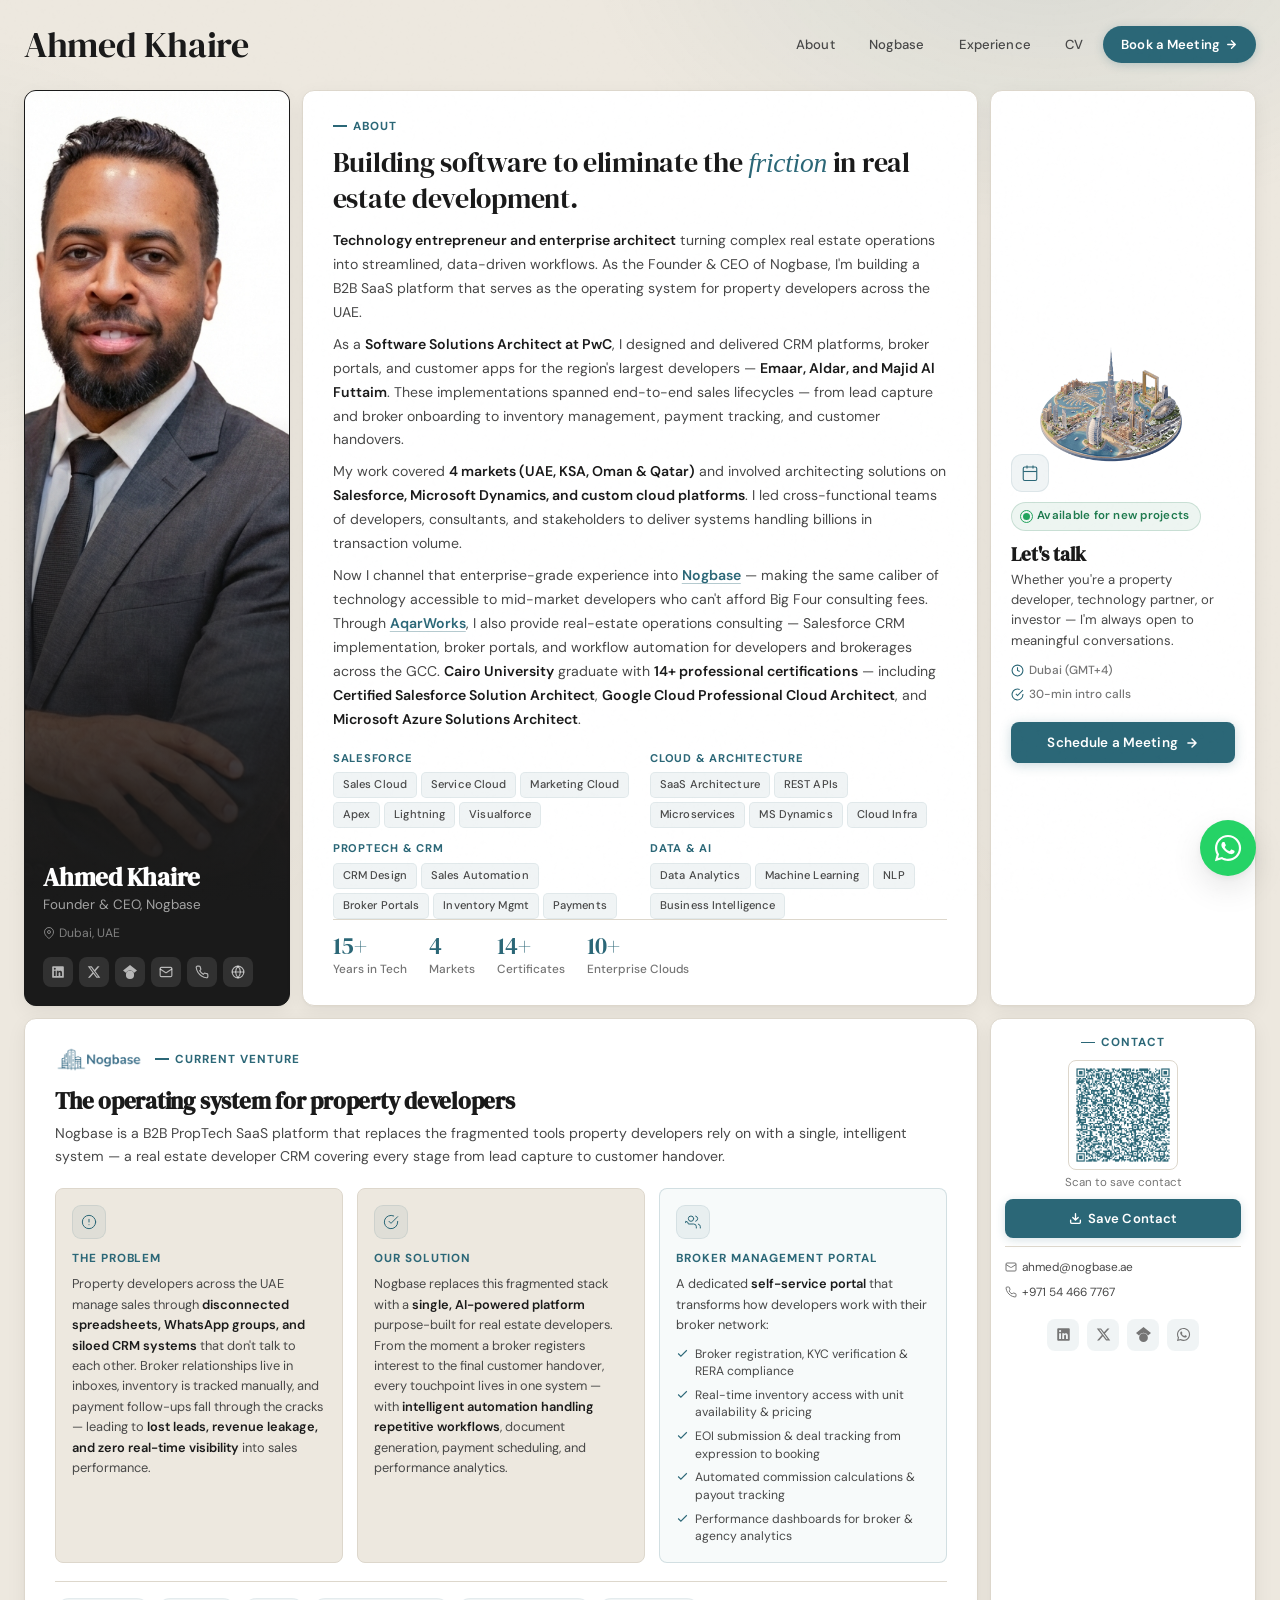
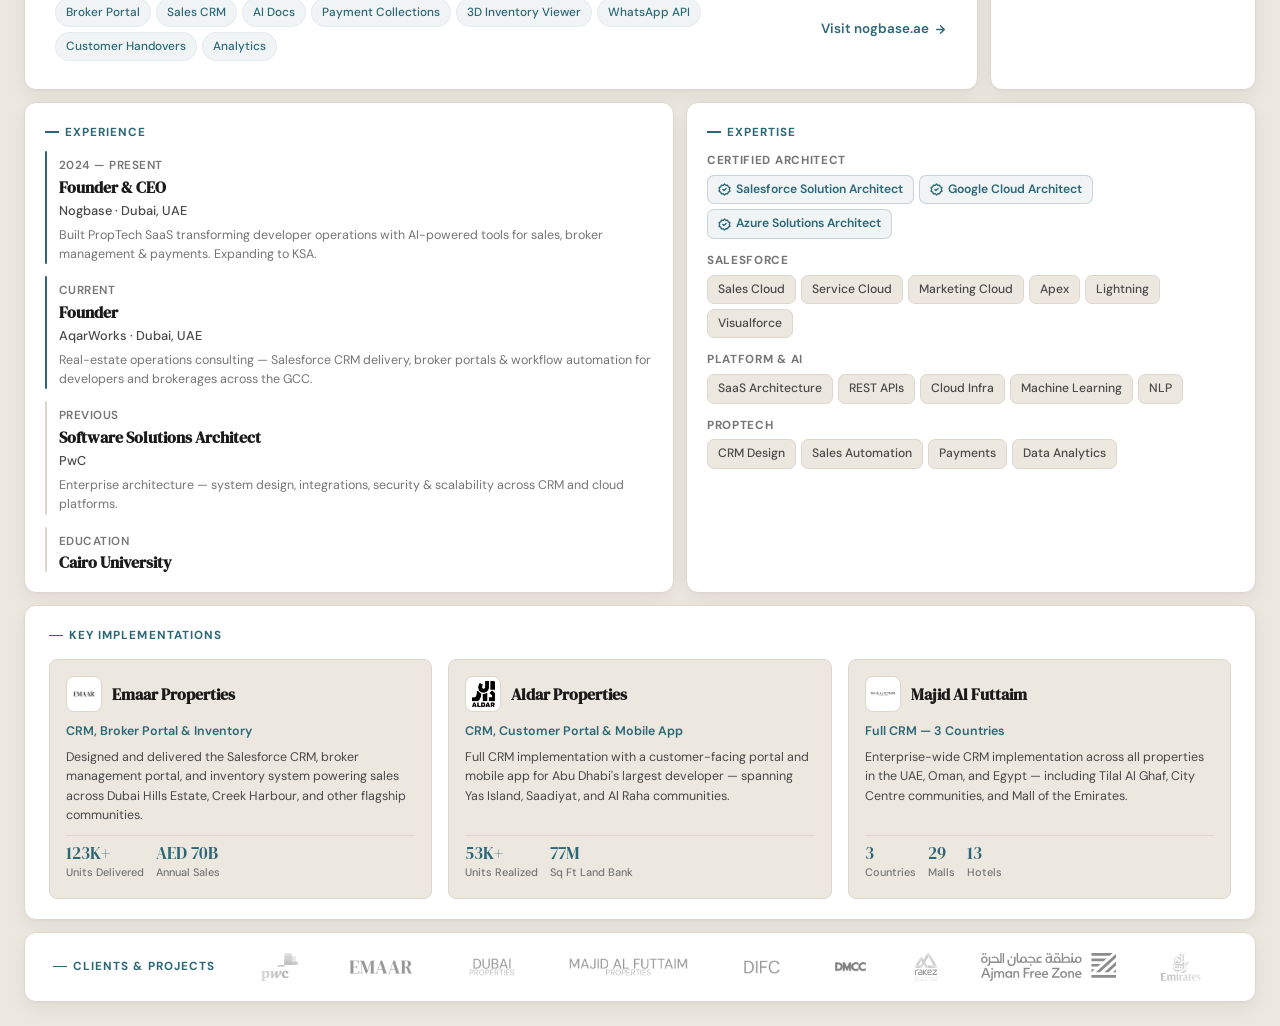
==== commit 7e241cfc: "Add CV page with downloadable PDF New /cv page in the site design language, built from the latest re" ====
--- a/index.html
+++ b/index.html
@@ -669,6 +669,7 @@
             <a href="#about" class="topbar__link">About</a>
             <a href="#nogbase" class="topbar__link">Nogbase</a>
             <a href="#career" class="topbar__link">Experience</a>
+            <a href="cv.html" class="topbar__link">CV</a>
             <a href="https://calendly.com/ahmed-nogbase/ahmed-nogbase" target="_blank" rel="noopener" class="topbar__cta">
                 Book a Meeting
                 <svg viewBox="0 0 24 24" fill="none" stroke="currentColor" stroke-width="2.5" stroke-linecap="round" stroke-linejoin="round"><path d="M5 12h14M12 5l7 7-7 7"/></svg>
@@ -684,6 +685,7 @@
         <a href="#about" onclick="document.getElementById('mm').classList.remove('mobile-menu--open');document.body.style.overflow=''">About</a>
         <a href="#nogbase" onclick="document.getElementById('mm').classList.remove('mobile-menu--open');document.body.style.overflow=''">Nogbase</a>
         <a href="#career" onclick="document.getElementById('mm').classList.remove('mobile-menu--open');document.body.style.overflow=''">Experience</a>
+        <a href="cv.html">CV</a>
         <a href="https://calendly.com/ahmed-nogbase/ahmed-nogbase" target="_blank" rel="noopener" class="topbar__cta" style="font-family:var(--sans)">Book a Meeting</a>
     </div>
 
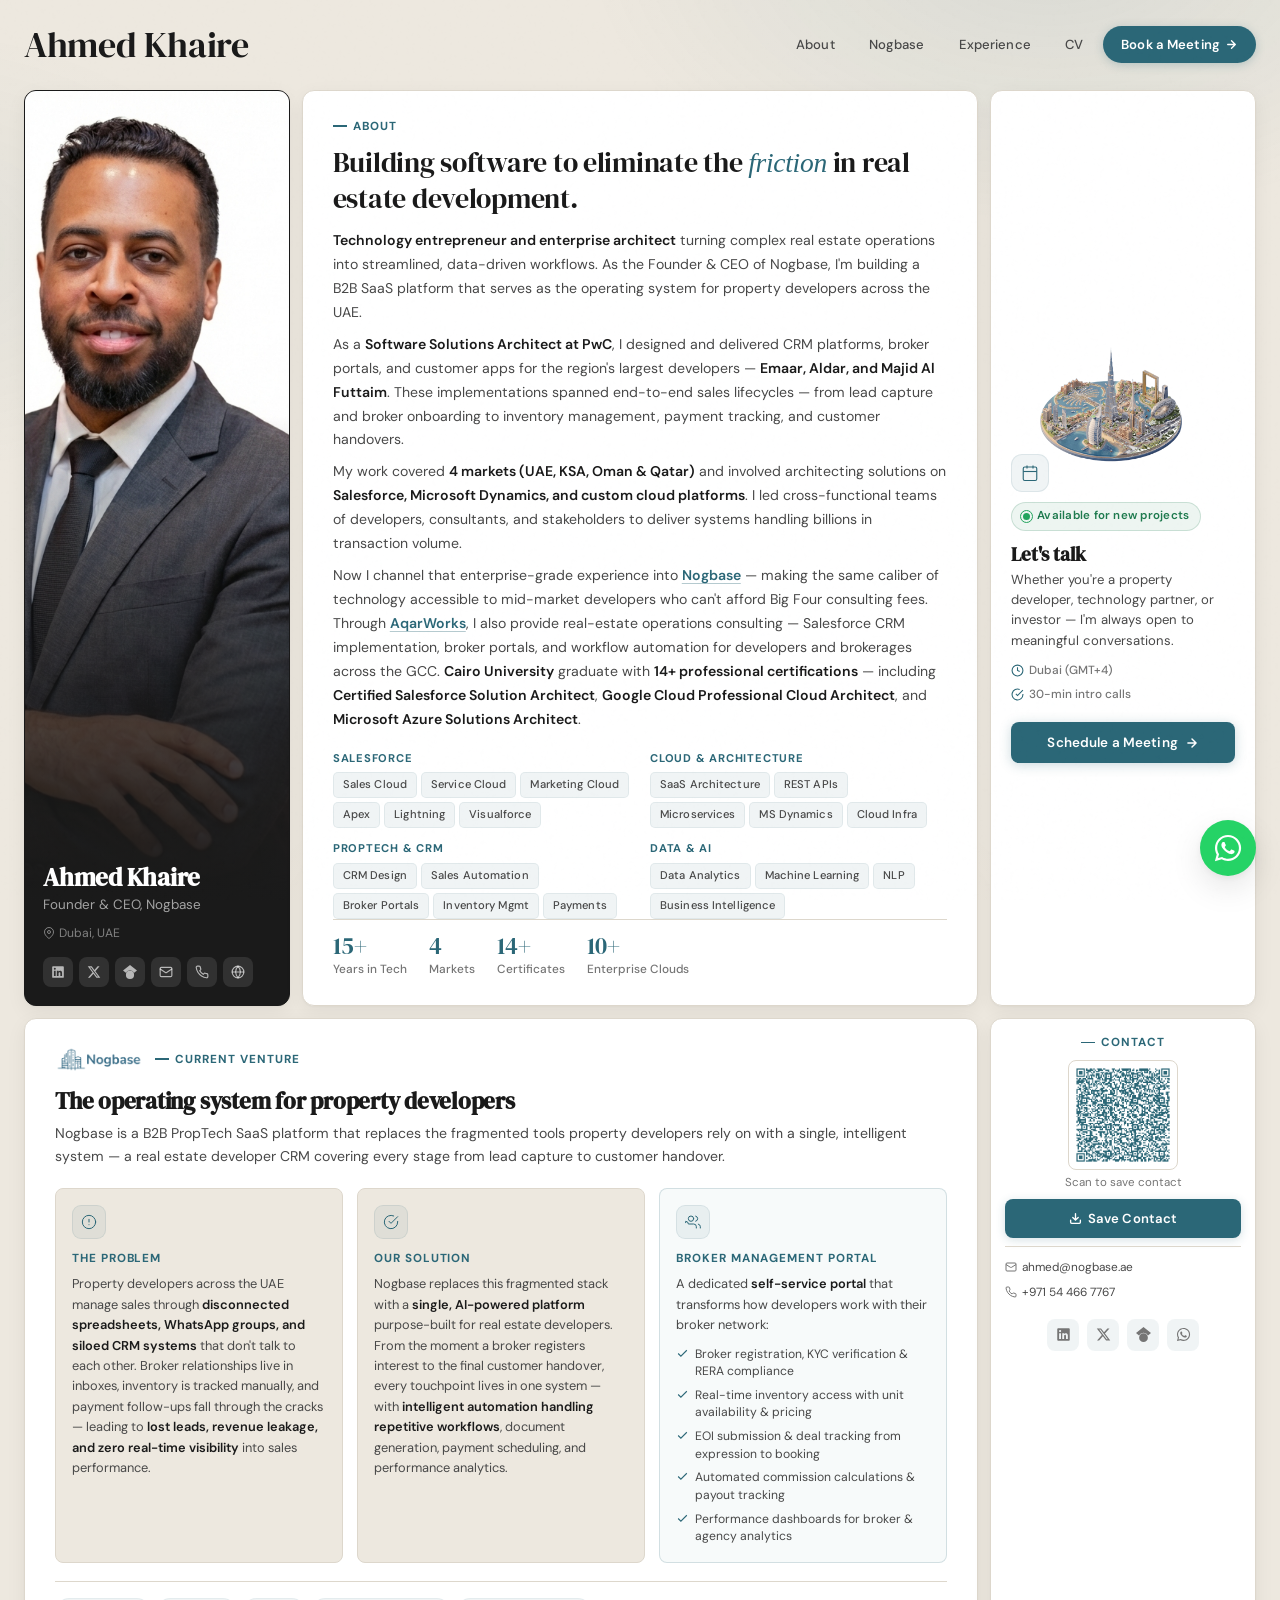
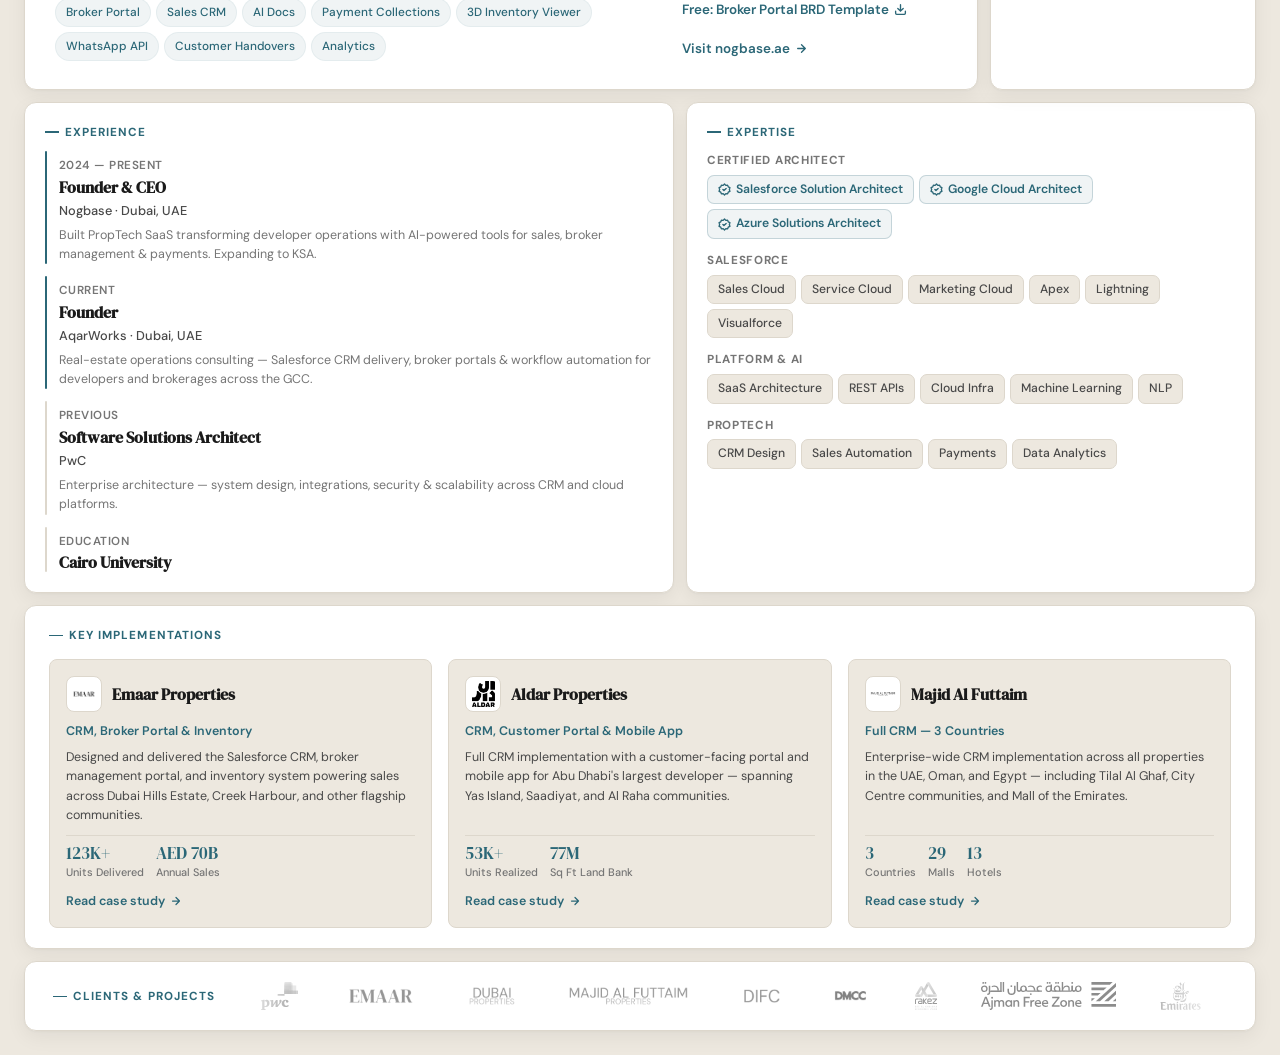
==== commit 73952edb: "Add case studies, free BRD template lead magnet, and blog content drafts Case studies: three deep-di" ====
--- a/index.html
+++ b/index.html
@@ -551,6 +551,12 @@
         .project__desc { font-size:0.78rem; color:var(--text-2); line-height:1.55; flex:1; }
         .project__stats { display:flex; gap:12px; margin-top:10px; padding-top:10px; border-top:1px solid var(--border); }
         .project__stats > div { display:flex; flex-direction:column; }
+        .project__cta {
+            display:inline-flex; align-items:center; gap:5px; margin-top:10px;
+            font-size:0.78rem; font-weight:600; color:var(--accent); transition:gap 0.2s;
+        }
+        .project__cta:hover { gap:8px; }
+        .project__cta svg { width:12px; height:12px; }
         .project__stat-value { font-family:var(--serif); font-size:1.05rem; color:var(--accent); line-height:1; }
         .project__stat-label { font-size:0.68rem; color:var(--text-3); font-weight:500; margin-top:1px; }
 
@@ -882,10 +888,16 @@
                     <span class="nogbase-card__feature">Customer Handovers</span>
                     <span class="nogbase-card__feature">Analytics</span>
                 </div>
-                <a href="https://nogbase.ae" target="_blank" rel="noopener" class="nogbase-card__link">
-                    Visit nogbase.ae
-                    <svg viewBox="0 0 24 24" fill="none" stroke="currentColor" stroke-width="2.5" stroke-linecap="round" stroke-linejoin="round"><path d="M5 12h14M12 5l7 7-7 7"/></svg>
-                </a>
+                <div style="display:flex; gap:18px; align-items:center; flex-wrap:wrap;">
+                    <a href="resources/broker-portal-brd-template.html" class="nogbase-card__link">
+                        Free: Broker Portal BRD Template
+                        <svg viewBox="0 0 24 24" fill="none" stroke="currentColor" stroke-width="2.5" stroke-linecap="round" stroke-linejoin="round"><path d="M21 15v4a2 2 0 01-2 2H5a2 2 0 01-2-2v-4M7 10l5 5 5-5M12 15V3"/></svg>
+                    </a>
+                    <a href="https://nogbase.ae" target="_blank" rel="noopener" class="nogbase-card__link">
+                        Visit nogbase.ae
+                        <svg viewBox="0 0 24 24" fill="none" stroke="currentColor" stroke-width="2.5" stroke-linecap="round" stroke-linejoin="round"><path d="M5 12h14M12 5l7 7-7 7"/></svg>
+                    </a>
+                </div>
             </div>
         </article>
 
@@ -978,6 +990,7 @@
                         <div><span class="project__stat-value">123K+</span><span class="project__stat-label">Units Delivered</span></div>
                         <div><span class="project__stat-value">AED 70B</span><span class="project__stat-label">Annual Sales</span></div>
                     </div>
+                    <a href="case-studies/emaar.html" class="project__cta">Read case study <svg viewBox="0 0 24 24" fill="none" stroke="currentColor" stroke-width="2.5" stroke-linecap="round" stroke-linejoin="round"><path d="M5 12h14M12 5l7 7-7 7"/></svg></a>
                 </div>
                 <div class="project">
                     <div class="project__header">
@@ -990,6 +1003,7 @@
                         <div><span class="project__stat-value">53K+</span><span class="project__stat-label">Units Realized</span></div>
                         <div><span class="project__stat-value">77M</span><span class="project__stat-label">Sq Ft Land Bank</span></div>
                     </div>
+                    <a href="case-studies/aldar.html" class="project__cta">Read case study <svg viewBox="0 0 24 24" fill="none" stroke="currentColor" stroke-width="2.5" stroke-linecap="round" stroke-linejoin="round"><path d="M5 12h14M12 5l7 7-7 7"/></svg></a>
                 </div>
                 <div class="project">
                     <div class="project__header">
@@ -1003,6 +1017,7 @@
                         <div><span class="project__stat-value">29</span><span class="project__stat-label">Malls</span></div>
                         <div><span class="project__stat-value">13</span><span class="project__stat-label">Hotels</span></div>
                     </div>
+                    <a href="case-studies/majid-al-futtaim.html" class="project__cta">Read case study <svg viewBox="0 0 24 24" fill="none" stroke="currentColor" stroke-width="2.5" stroke-linecap="round" stroke-linejoin="round"><path d="M5 12h14M12 5l7 7-7 7"/></svg></a>
                 </div>
             </div>
         </article>
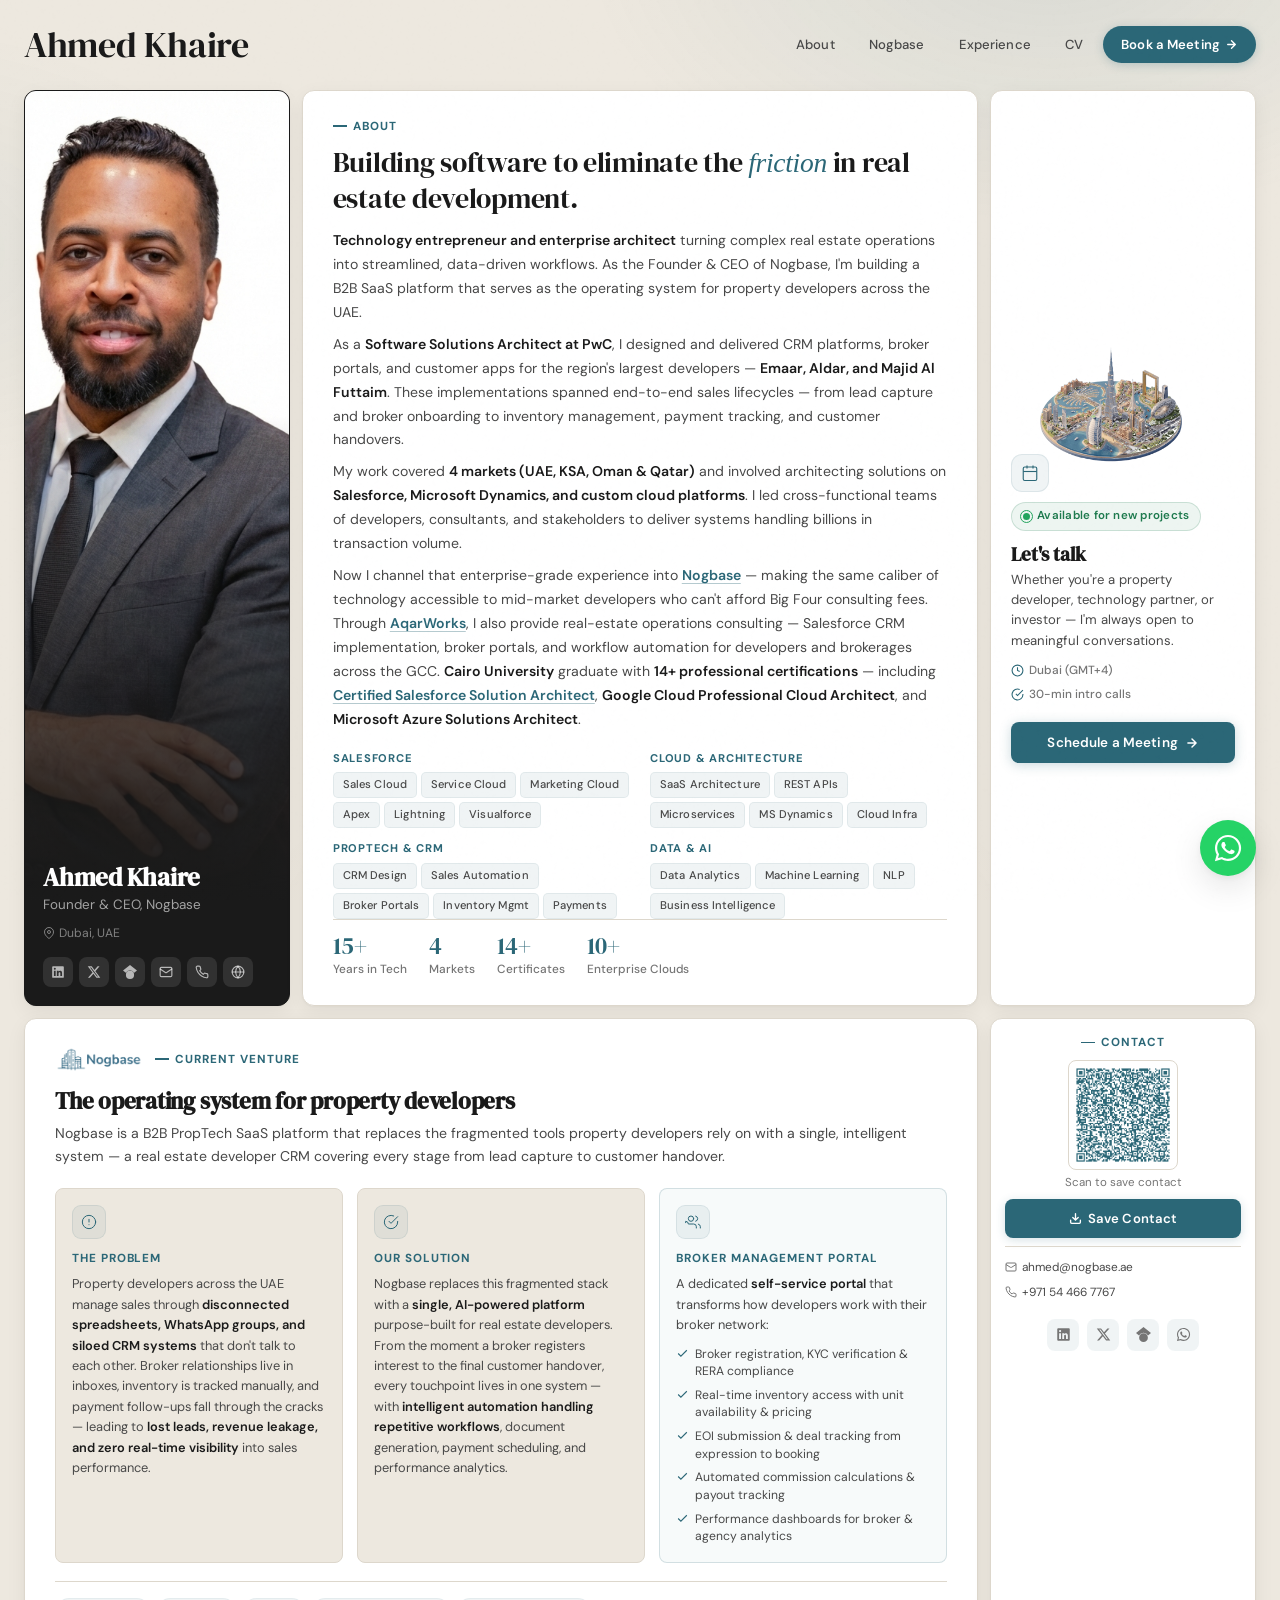
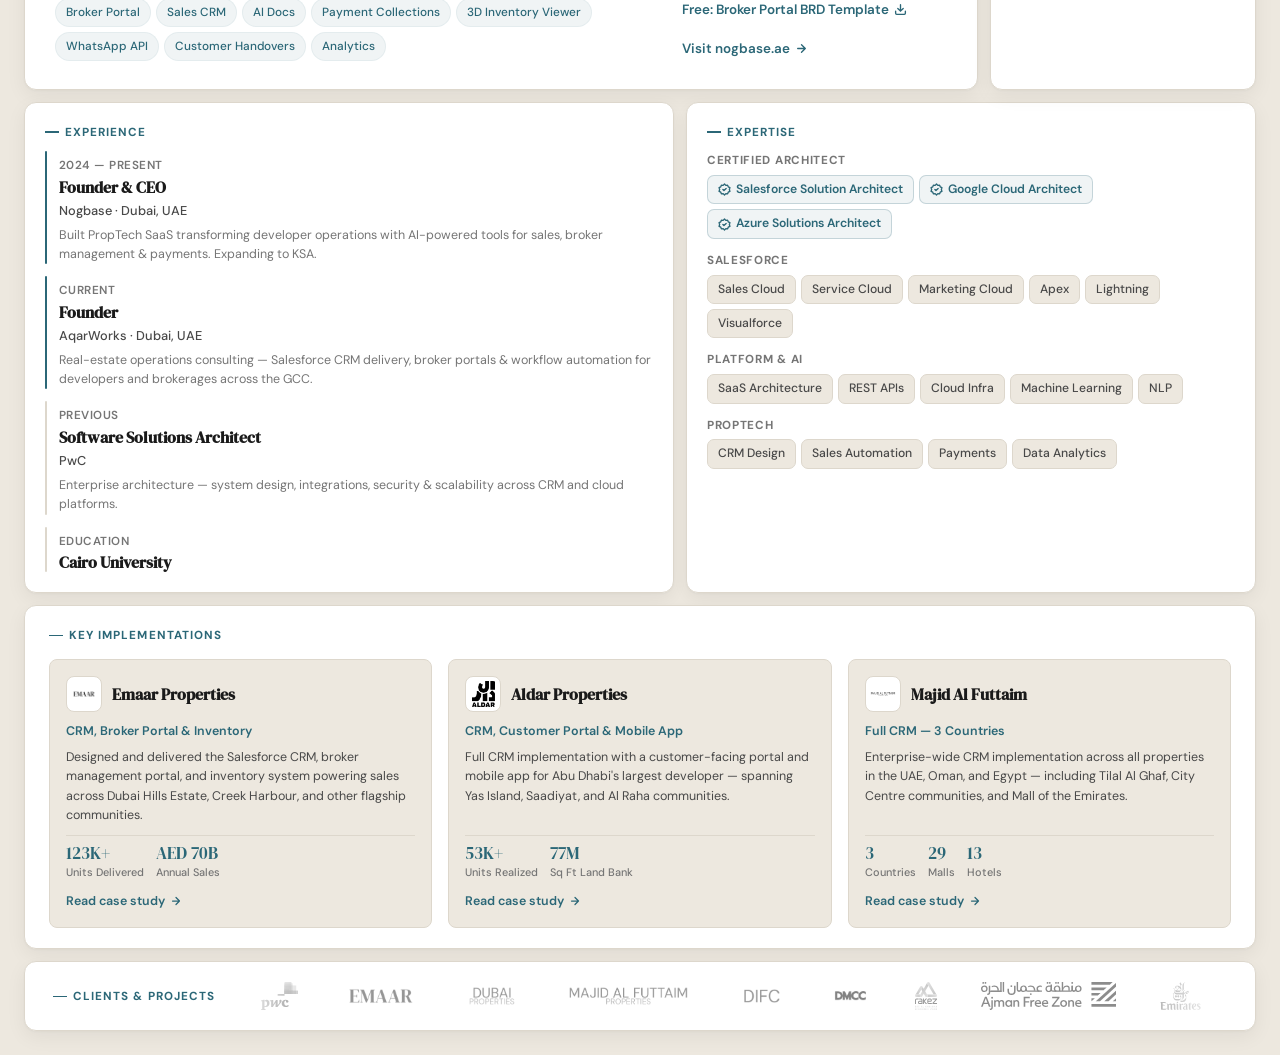
==== commit ab878b91: "Add Salesforce Solution Architect for Real Estate expertise page Targets the 'Salesforce solution ar" ====
--- a/index.html
+++ b/index.html
@@ -91,7 +91,7 @@
         "nationality": { "@type": "Country", "name": "UAE" },
         "address": { "@type": "PostalAddress", "addressLocality": "Dubai", "addressRegion": "Dubai", "addressCountry": "AE" },
         "alumniOf": { "@type": "CollegeOrUniversity", "name": "Cairo University" },
-        "knowsAbout": ["PropTech","SaaS Product Development","Software Architecture","Real Estate Technology","Enterprise Software","AI and Machine Learning","Cloud Architecture","System Integration","Sales Automation","CRM Design"],
+        "knowsAbout": ["Salesforce Solution Architecture","PropTech","SaaS Product Development","Software Architecture","Real Estate Technology","Enterprise Software","AI and Machine Learning","Cloud Architecture","System Integration","Sales Automation","CRM Design"],
         "description": "Ahmed Khaire is a technology leader and entrepreneur based in Dubai, UAE. As Founder & CEO of Nogbase, he builds PropTech SaaS solutions that transform how property developers operate."
     }
     </script>
@@ -740,7 +740,7 @@
                 <p><strong>Technology entrepreneur and enterprise architect</strong> turning complex real estate operations into streamlined, data-driven workflows. As the Founder & CEO of Nogbase, I'm building a B2B SaaS platform that serves as the operating system for property developers across the UAE.</p>
                 <p style="margin-top:8px">As a <strong>Software Solutions Architect at PwC</strong>, I designed and delivered CRM platforms, broker portals, and customer apps for the region's largest developers — <strong>Emaar, Aldar, and Majid Al Futtaim</strong>. These implementations spanned end-to-end sales lifecycles — from lead capture and broker onboarding to inventory management, payment tracking, and customer handovers.</p>
                 <p style="margin-top:8px">My work covered <strong>4 markets (UAE, KSA, Oman & Qatar)</strong> and involved architecting solutions on <strong>Salesforce, Microsoft Dynamics, and custom cloud platforms</strong>. I led cross-functional teams of developers, consultants, and stakeholders to deliver systems handling billions in transaction volume.</p>
-                <p style="margin-top:8px">Now I channel that enterprise-grade experience into <strong><a href="https://nogbase.ae" target="_blank" rel="noopener">Nogbase</a></strong> — making the same caliber of technology accessible to mid-market developers who can't afford Big Four consulting fees. Through <strong><a href="https://aqarworks.com" target="_blank" rel="noopener">AqarWorks</a></strong>, I also provide real-estate operations consulting — Salesforce CRM implementation, broker portals, and workflow automation for developers and brokerages across the GCC. <strong>Cairo University</strong> graduate with <strong>14+ professional certifications</strong> — including <strong>Certified Salesforce Solution Architect</strong>, <strong>Google Cloud Professional Cloud Architect</strong>, and <strong>Microsoft Azure Solutions Architect</strong>.</p>
+                <p style="margin-top:8px">Now I channel that enterprise-grade experience into <strong><a href="https://nogbase.ae" target="_blank" rel="noopener">Nogbase</a></strong> — making the same caliber of technology accessible to mid-market developers who can't afford Big Four consulting fees. Through <strong><a href="https://aqarworks.com" target="_blank" rel="noopener">AqarWorks</a></strong>, I also provide real-estate operations consulting — Salesforce CRM implementation, broker portals, and workflow automation for developers and brokerages across the GCC. <strong>Cairo University</strong> graduate with <strong>14+ professional certifications</strong> — including <strong><a href="salesforce-real-estate.html">Certified Salesforce Solution Architect</a></strong>, <strong>Google Cloud Professional Cloud Architect</strong>, and <strong>Microsoft Azure Solutions Architect</strong>.</p>
             </div>
             <div class="about-card__skills">
                 <div>
